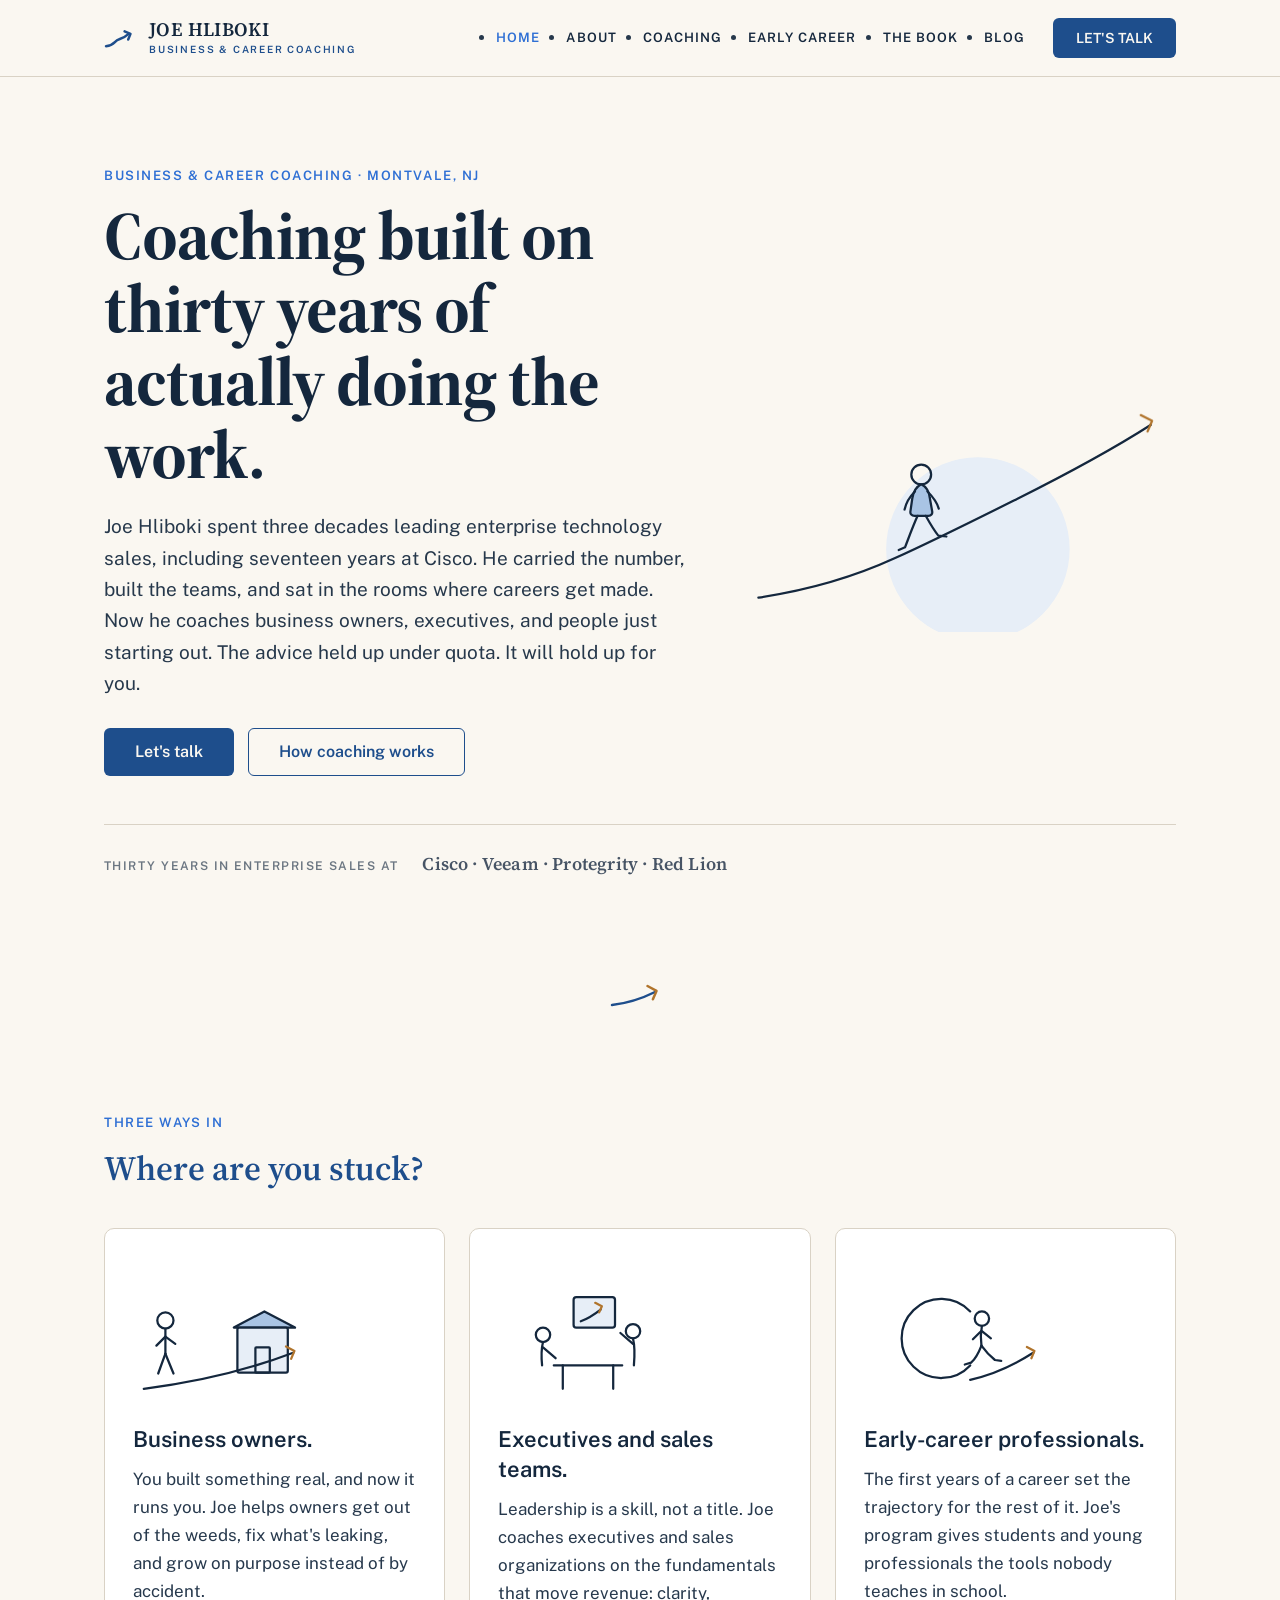
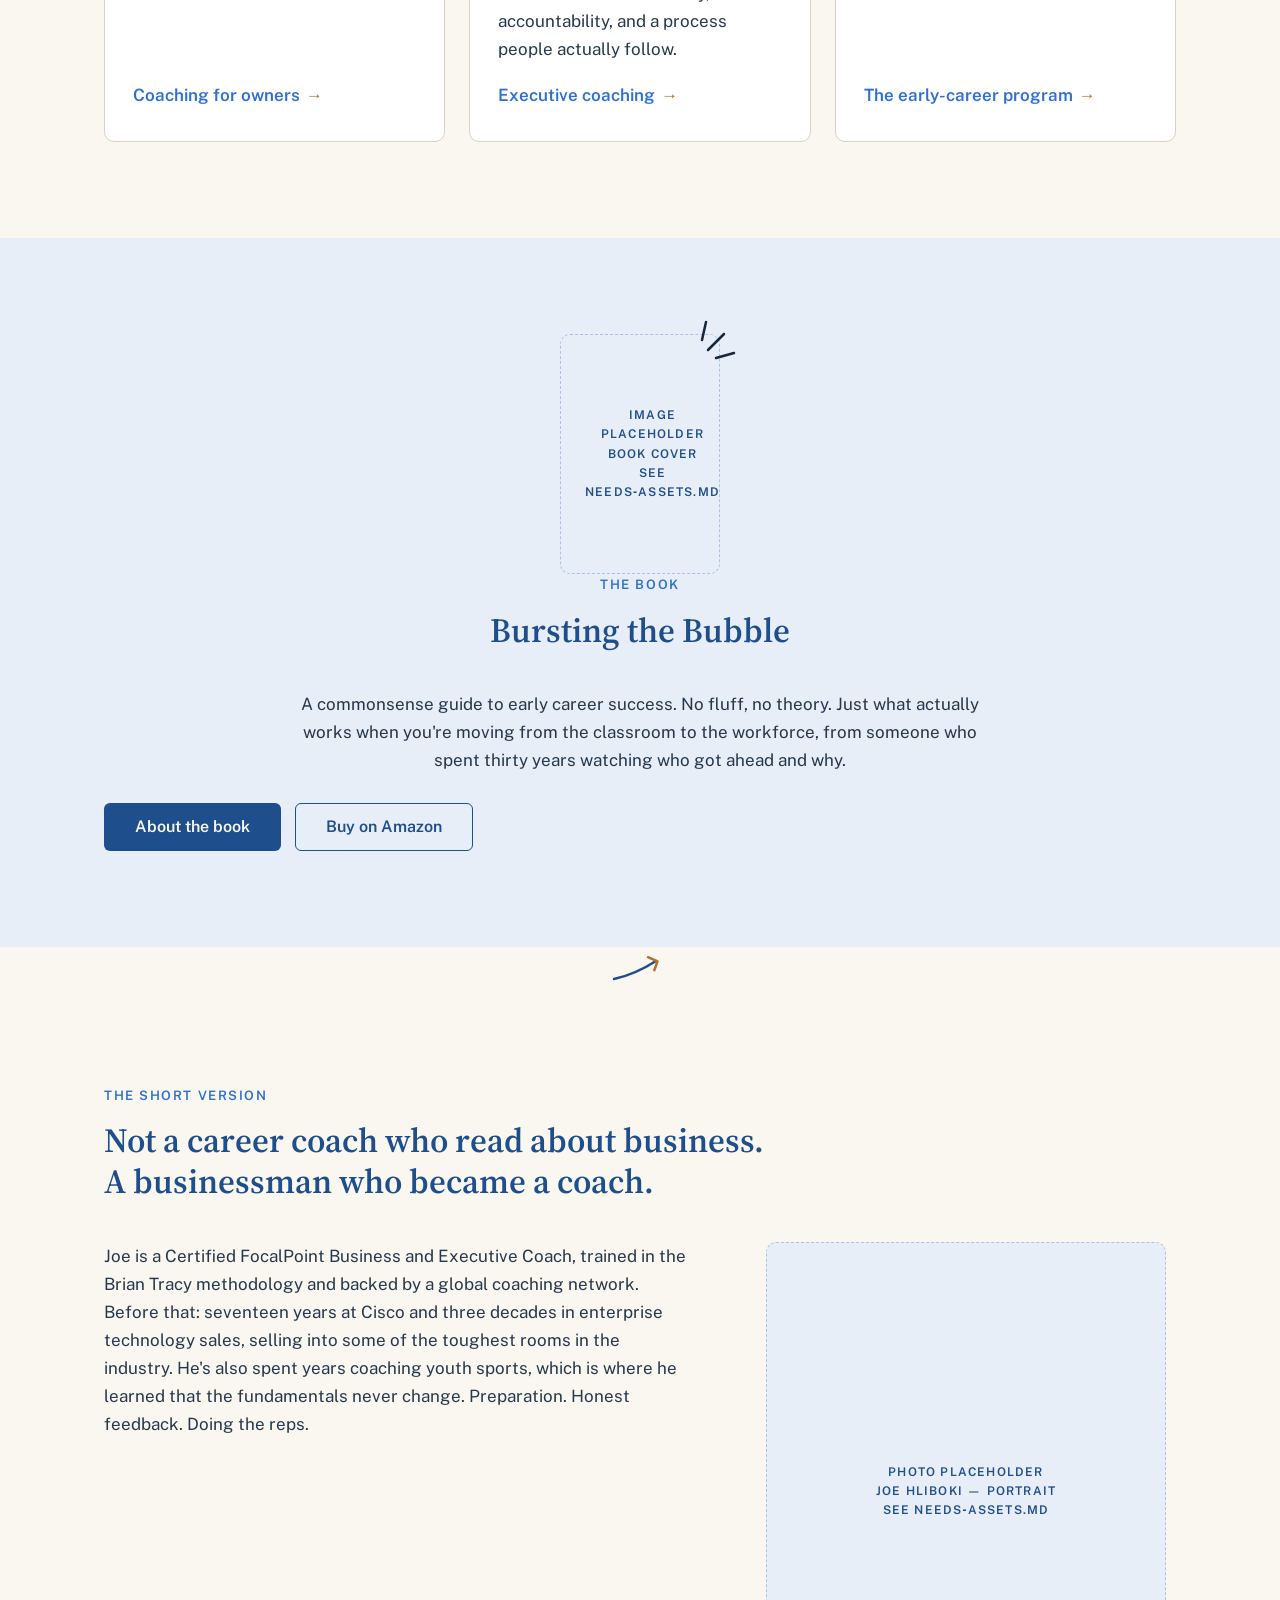
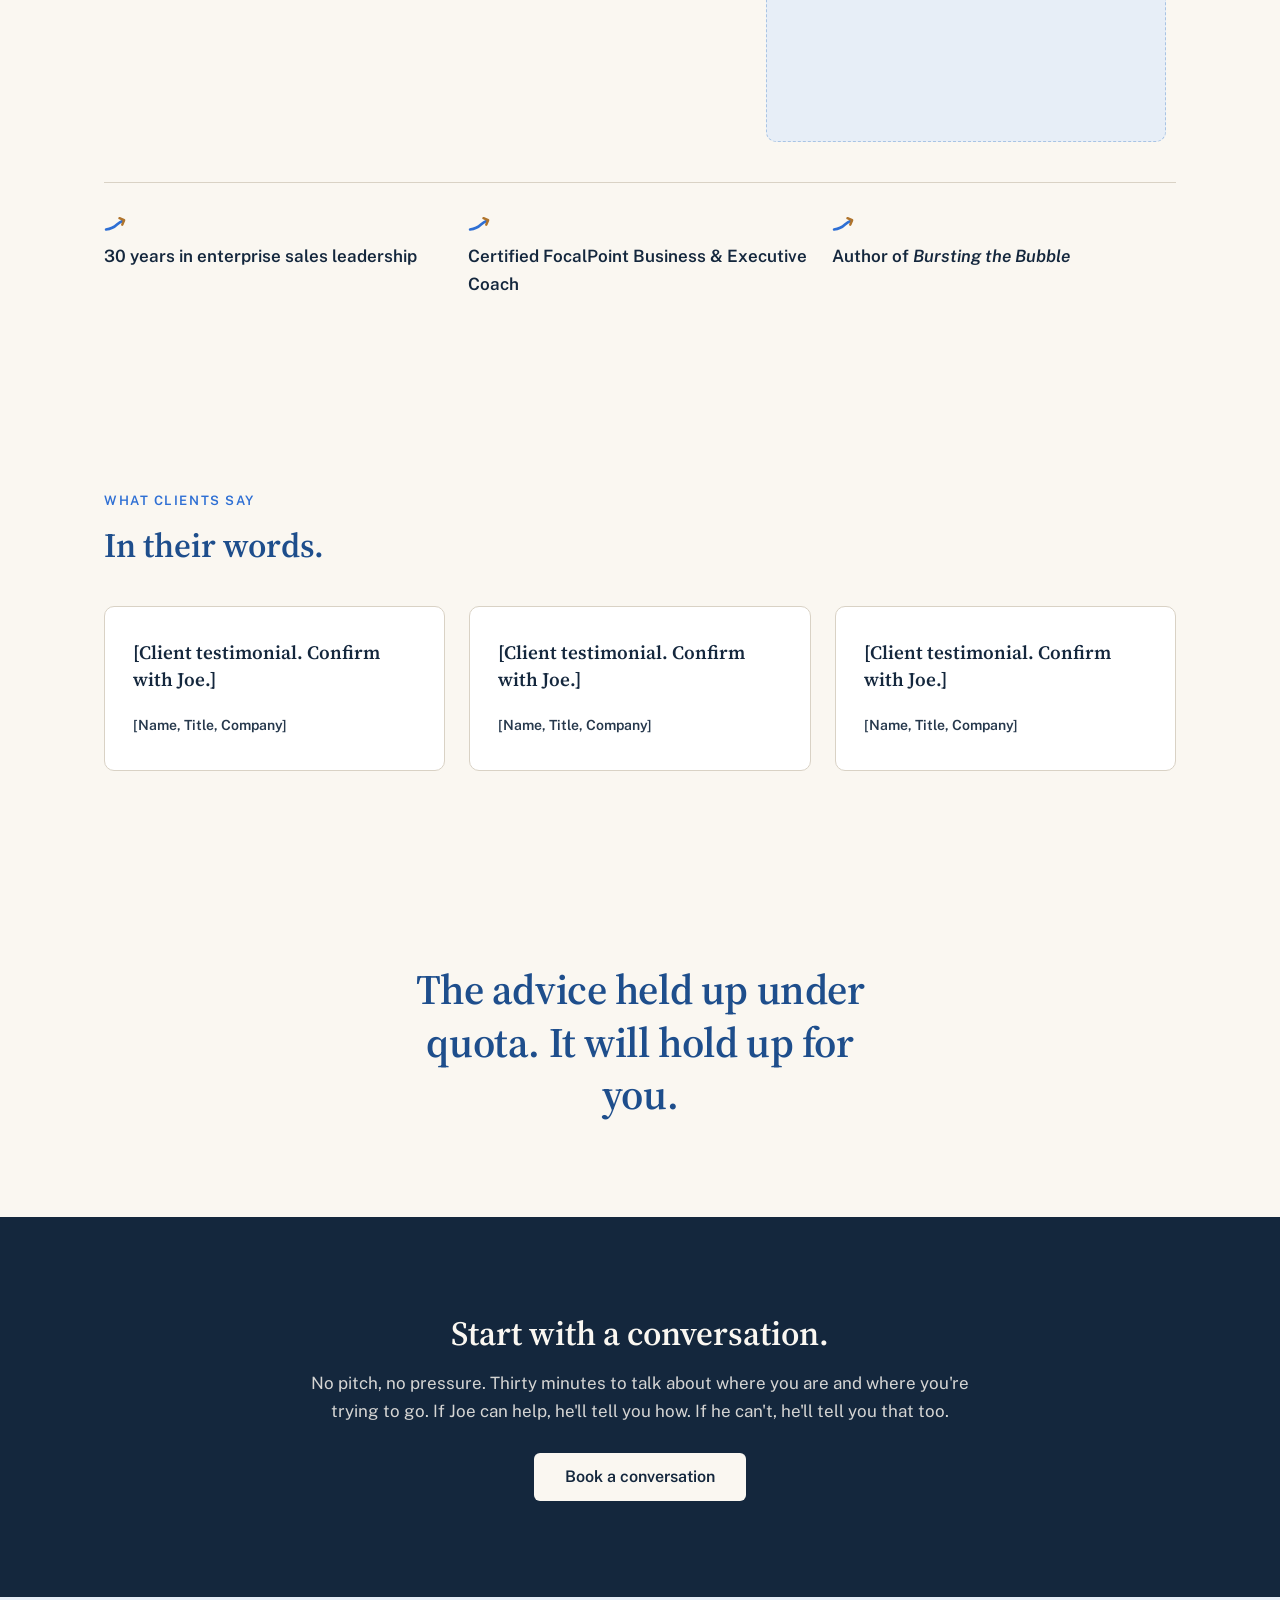
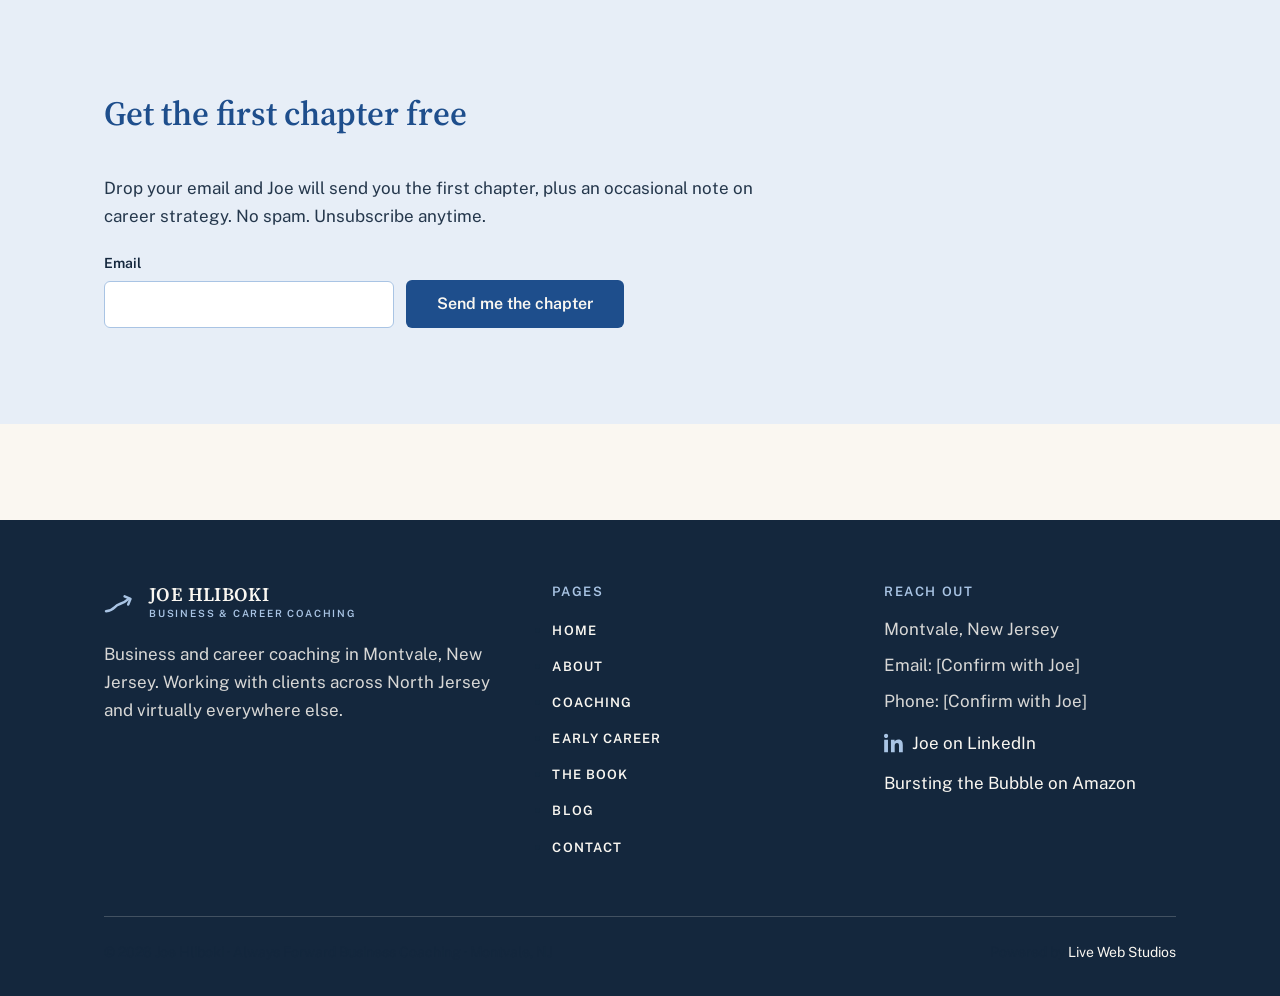
==== index.html @ 923fd943 "Initial build: Joe Hliboki coaching site with design review round applied Static site (10 pages) plu" ====
<!DOCTYPE html>
<html lang="en">
<head>
  <meta charset="UTF-8">
  <meta name="viewport" content="width=device-width, initial-scale=1">
  <title>Joe Hliboki | Business &amp; Career Coach in Montvale, NJ</title>
  <meta name="description" content="Business and career coaching from a 30-year enterprise sales leader. Joe Hliboki works with business owners, executives, and early-career professionals across North Jersey and virtually.">
  <!-- CANONICAL: confirm final domain with Joe, then update on every page before go-live -->
  <link rel="canonical" href="https://joehliboki.com">

  <!-- Open Graph -->
  <meta property="og:title" content="Joe Hliboki | Business &amp; Career Coach in Montvale, NJ">
  <meta property="og:description" content="Business and career coaching from a 30-year enterprise sales leader. Owners, executives, and early-career professionals across North Jersey and virtually.">
  <!-- CONFIRM WITH JOE: no og-image asset exists yet. Needs a 1200x630px image at images/og-image.jpg before go-live -->
  <meta property="og:image" content="https://joehliboki.com/images/og-image.jpg">
  <meta property="og:url" content="https://joehliboki.com">
  <meta property="og:type" content="website">

  <link rel="icon" type="image/svg+xml" href="data:image/svg+xml,%3Csvg xmlns='http://www.w3.org/2000/svg' viewBox='0 0 64 64'%3E%3Crect width='64' height='64' rx='14' fill='%23FAF7F1'/%3E%3Cpath d='M10 46c8-1 13-4 17-8 3.2-3.4 6.8-4.8 12-6.6 5.6-2 9.6-4.4 13-7.4' fill='none' stroke='%231E4E8C' stroke-width='5' stroke-linecap='round'/%3E%3Cpath d='M41 15.5l12 6.5-5 12' fill='none' stroke='%231E4E8C' stroke-width='5' stroke-linecap='round' stroke-linejoin='round'/%3E%3C/svg%3E">

  <link rel="preconnect" href="https://fonts.googleapis.com">
  <link rel="preconnect" href="https://fonts.gstatic.com" crossorigin>
  <link href="https://fonts.googleapis.com/css2?family=Public+Sans:wght@400;600&family=Source+Serif+4:opsz,wght@8..60,600;8..60,700&display=swap" rel="stylesheet">
  <link rel="stylesheet" href="css/style.css">

  <!-- CONFIRM WITH JOE: business email, phone, street address, and LinkedIn URL for schema -->
  <script type="application/ld+json">
  {
    "@context": "https://schema.org",
    "@graph": [
      {
        "@type": "Person",
        "@id": "https://joehliboki.com/#joe",
        "name": "Joe Hliboki",
        "jobTitle": "Business & Executive Coach",
        "description": "Business and career coach with three decades in enterprise technology sales, including seventeen years at Cisco. Author of Bursting the Bubble.",
        "url": "https://joehliboki.com",
        "alumniOf": "Fairfield University",
        "worksFor": { "@id": "https://joehliboki.com/#business" },
        "address": {
          "@type": "PostalAddress",
          "addressLocality": "Montvale",
          "addressRegion": "NJ",
          "addressCountry": "US"
        }
      },
      {
        "@type": "ProfessionalService",
        "@id": "https://joehliboki.com/#business",
        "name": "Always Forward Business Coaching",
        "url": "https://joehliboki.com",
        "telephone": "",
        "email": "",
        "founder": { "@id": "https://joehliboki.com/#joe" },
        "description": "Business and career coaching for owners, executives, sales teams, and early-career professionals, based in Montvale, New Jersey.",
        "address": {
          "@type": "PostalAddress",
          "streetAddress": "",
          "addressLocality": "Montvale",
          "addressRegion": "NJ",
          "postalCode": "07645",
          "addressCountry": "US"
        },
        "areaServed": ["Montvale", "Bergen County", "North Jersey"]
      }
    ]
  }
  </script>

  <!-- TODO: Replace GA4_PLACEHOLDER with actual G-XXXXXXXXXX before launch -->
  <script async src="https://www.googletagmanager.com/gtag/js?id=GA4_PLACEHOLDER"></script>
  <script>
    window.dataLayer = window.dataLayer || [];
    function gtag(){dataLayer.push(arguments);}
    gtag('js', new Date());
    gtag('config', 'GA4_PLACEHOLDER');
  </script>
</head>
<body>
  <a class="skip-link" href="#main">Skip to content</a>

  <header class="site-header">
    <div class="container header-inner">
      <a class="logo-link" href="index.html" aria-label="Joe Hliboki, home">
        <svg class="logo-mark" viewBox="0 0 34 22" aria-hidden="true" focusable="false">
          <path class="ml ml-line" pathLength="1" d="M2 19.2c4.1-.5 6.6-1.7 8.6-3.9 1.7-1.9 3.1-2.6 5.8-3.5 2.9-1 5.3-2.2 7.9-4.6"/>
          <path class="ml" d="M20.6 4.4l5.9 2.5-2.3 5.6"/>
        </svg>
        <span class="logo-text">
          <span class="logo-name">JOE HLIBOKI</span>
          <span class="logo-tag">BUSINESS &amp; CAREER COACHING</span>
        </span>
      </a>
      <button class="nav-toggle" aria-expanded="false" aria-controls="site-nav">Menu</button>
      <nav id="site-nav" class="site-nav" aria-label="Primary">
        <ul>
          <li><a href="index.html" aria-current="page">HOME</a></li>
          <li><a href="about.html">ABOUT</a></li>
          <li><a href="coaching.html">COACHING</a></li>
          <li><a href="early-career.html">EARLY CAREER</a></li>
          <li><a href="book.html">THE BOOK</a></li>
          <li><a href="blog/index.html">BLOG</a></li>
        </ul>
        <a class="btn btn-solid nav-cta" href="contact.html">LET'S TALK</a>
      </nav>
    </div>
  </header>

  <main id="main">

    <!-- Hero -->
    <section class="hero">
      <div class="container hero-grid">
        <div class="hero-copy">
          <span class="eyebrow">Business &amp; Career Coaching &middot; Montvale, NJ</span>
          <h1>Coaching built on thirty years of actually doing the work.</h1>
          <p class="lead">Joe Hliboki spent three decades leading enterprise technology sales, including seventeen years at Cisco. He carried the number, built the teams, and sat in the rooms where careers get made. Now he coaches business owners, executives, and people just starting out. The advice held up under quota. It will hold up for you.</p>
          <div class="btn-row">
            <a class="btn btn-solid" href="contact.html">Let's talk</a>
            <a class="btn btn-ghost" href="coaching.html">How coaching works</a>
          </div>
        </div>
        <div class="hero-illo">
          <svg class="illo" viewBox="0 0 480 360" role="img" aria-label="A figure strides up a rising path toward an arrowhead, past a low sun on the horizon.">
            <circle class="fw breathe" cx="260" cy="268" r="102"/>
            <path class="ln af-line" pathLength="1" d="M16 322 C70 314 120 300 168 278 C210 259 248 240 300 214 C352 188 402 162 452 130"/>
            <path class="ln af-arrow" d="M441 119l12.6 6.4-5 11.8"/>
            <g>
              <circle class="ln" cx="197" cy="185" r="11"/>
              <path class="ln fs" d="M197 196 C191 199 188 205 187 212 L185 226 C184.5 229 186.5 231 189.5 231 L205 231 C208 231 209.7 229 209.2 226 L206.5 211 C205.6 204 202.5 198.6 197 196 Z"/>
              <path class="ln" d="M190 204 C184 210 180 217 178.5 224"/>
              <path class="ln" d="M204 204 C210 210 214.5 216 216.5 223"/>
              <path class="ln" d="M202 231 C207 240 211 247 216 253l9 1"/>
              <path class="ln" d="M193 231 C188 242 184 253 179 266l-7 3"/>
            </g>
          </svg>
        </div>
      </div>
      <div class="container">
        <div class="proof-row reveal">
          <span class="proof-label">Thirty years in enterprise sales at</span>
          <span class="proof-names">Cisco &middot; Veeam &middot; Protegrity &middot; Red Lion</span>
        </div>
      </div>
    </section>

    <div class="divider" aria-hidden="true">
      <svg viewBox="0 0 60 26" focusable="false">
        <path class="ln d-line" pathLength="1" d="M2 23c14-1.6 27-5 43-13"/>
        <path class="ln d-arrow" d="M37.5 4l9 4.9-3.6 8.4"/>
      </svg>
    </div>

    <!-- Who Joe works with -->
    <section class="section">
      <div class="container">
        <div class="section-head reveal">
          <span class="eyebrow">Three Ways In</span>
          <h2>Where are you stuck?</h2>
        </div>
        <div class="grid-3">
          <article class="card reveal">
            <svg class="illo spot" viewBox="0 0 200 160" role="img" aria-label="A figure and a small storefront connected by a rising line.">
              <path class="ln fs" d="M112 74 L146 56 L180 74 Z"/>
              <rect class="ln fw" x="116" y="74" width="56" height="50" rx="2"/>
              <rect class="ln" x="136" y="96" width="16" height="28" rx="1"/>
              <circle class="ln" cx="36" cy="66" r="9"/>
              <path class="ln" d="M36 75v28"/>
              <path class="ln" d="M36 84l-10 10"/>
              <path class="ln" d="M36 84l11 8"/>
              <path class="ln" d="M36 103l-8 22"/>
              <path class="ln" d="M36 103l9 22"/>
              <path class="ln" d="M12 142 C60 136 120 124 178 102"/>
              <path class="ln ar" d="M170 95l9.4 4.9-3.7 8.8"/>
            </svg>
            <h3>Business owners.</h3>
            <p>You built something real, and now it runs you. Joe helps owners get out of the weeds, fix what's leaking, and grow on purpose instead of by accident.</p>
            <a class="card-link" href="coaching.html">Coaching for owners <span class="arrow" aria-hidden="true">&rarr;</span></a>
          </article>
          <article class="card reveal">
            <svg class="illo spot" viewBox="0 0 200 160" role="img" aria-label="Two figures at a table, one gesturing at a floating chart with a rising line.">
              <rect class="ln fw" x="84" y="40" width="46" height="34" rx="3"/>
              <path class="ln" d="M92 67c8-3 15-7.5 22-13"/>
              <path class="ln ar" d="M108 46.5l7.4 3.8-3 6.8"/>
              <path class="ln" d="M62 116h76"/>
              <path class="ln" d="M72 116v26"/>
              <path class="ln" d="M128 116v26"/>
              <circle class="ln" cx="50" cy="82" r="8"/>
              <path class="ln" d="M50 90c-2 8-2 16-1 26"/>
              <path class="ln" d="M50 96l14 12"/>
              <circle class="ln" cx="150" cy="78" r="8"/>
              <path class="ln" d="M150 86c2 8 2 18 1 30"/>
              <path class="ln" d="M150 92l-14-12"/>
            </svg>
            <h3>Executives and sales teams.</h3>
            <p>Leadership is a skill, not a title. Joe coaches executives and sales organizations on the fundamentals that move revenue: clarity, accountability, and a process people actually follow.</p>
            <a class="card-link" href="coaching.html">Executive coaching <span class="arrow" aria-hidden="true">&rarr;</span></a>
          </article>
          <article class="card reveal">
            <svg class="illo spot" viewBox="0 0 200 160" role="img" aria-label="A young figure steps out through a gap in a large circle onto a rising line.">
              <path class="ln" d="M118 56 A44 44 0 1 0 118 116"/>
              <circle class="ln" cx="131" cy="64" r="8"/>
              <path class="ln" d="M131 72c-1.5 8-1.5 15-.5 22"/>
              <path class="ln" d="M130 78l-9 9"/>
              <path class="ln" d="M131 78l10 8"/>
              <path class="ln" d="M130.5 94c5 7 10 12 15 16l7 1"/>
              <path class="ln" d="M130.5 94c-3.5 9-7 15-11.5 19l-7 2"/>
              <path class="ln" d="M118 132 C145 126 166 116 188 102"/>
              <path class="ln ar" d="M181 95.5l8.4 4.4-3.4 8.2"/>
            </svg>
            <h3>Early-career professionals.</h3>
            <p>The first years of a career set the trajectory for the rest of it. Joe's program gives students and young professionals the tools nobody teaches in school.</p>
            <a class="card-link" href="early-career.html">The early-career program <span class="arrow" aria-hidden="true">&rarr;</span></a>
          </article>
        </div>
      </div>
    </section>

    <!-- The book -->
    <section class="section band">
      <div class="container center">
        <div class="cover-wrap reveal">
          <!-- PLACEHOLDER: real book cover image goes here. Spec in NEEDS-ASSETS.md -->
          <div class="img-placeholder ph-cover ph-cover-small">Image placeholder<br>Book cover<br>see NEEDS&#8209;ASSETS.md</div>
          <svg class="illo burst" viewBox="0 0 52 52" aria-hidden="true" focusable="false">
            <path class="ln" d="M14 38 L30 22"/>
            <path class="ln" d="M22 46 L40 41"/>
            <path class="ln" d="M8 28 L12 10"/>
          </svg>
        </div>
        <div class="section-head reveal">
          <span class="eyebrow">The Book</span>
          <h2>Bursting the Bubble</h2>
        </div>
        <div class="prose reveal">
          <p>A commonsense guide to early career success. No fluff, no theory. Just what actually works when you're moving from the classroom to the workforce, from someone who spent thirty years watching who got ahead and why.</p>
        </div>
        <div class="btn-row reveal">
          <a class="btn btn-solid" href="book.html">About the book</a>
          <a class="btn btn-ghost" href="https://www.amazon.com/Bursting-Bubble-Commonsense-Career-Success/dp/B0GXGBN1NW" rel="noopener">Buy on Amazon</a>
        </div>
      </div>
    </section>

    <div class="divider" aria-hidden="true">
      <svg viewBox="0 0 60 26" focusable="false">
        <path class="ln d-line" pathLength="1" d="M4 24C18 21 32 15 46 6"/>
        <path class="ln d-arrow" d="M38 2.2l9.5 4.2-3.2 8.8"/>
      </svg>
    </div>

    <!-- Why Joe -->
    <section class="section">
      <div class="container">
        <div class="section-head reveal">
          <span class="eyebrow">The Short Version</span>
          <h2>Not a career coach who read about business. A businessman who became a coach.</h2>
        </div>
        <div class="split">
          <div class="prose reveal">
            <p>Joe is a Certified FocalPoint Business and Executive Coach, trained in the Brian Tracy methodology and backed by a global coaching network. Before that: seventeen years at Cisco and three decades in enterprise technology sales, selling into some of the toughest rooms in the industry. He's also spent years coaching youth sports, which is where he learned that the fundamentals never change. Preparation. Honest feedback. Doing the reps.</p>
          </div>
          <aside class="split-aside reveal">
            <!-- PLACEHOLDER: portrait of Joe goes here. Spec in NEEDS-ASSETS.md -->
            <div class="img-placeholder ph-portrait">Photo placeholder<br>Joe Hliboki &mdash; portrait<br>see NEEDS&#8209;ASSETS.md</div>
          </aside>
        </div>
        <div class="stat-row">
          <div class="stat reveal">
            <svg class="stat-mark" viewBox="0 0 26 17" aria-hidden="true" focusable="false">
              <path class="ml" d="M2 14.5c5-.6 8.4-2.4 11-5 1.9-1.9 3.6-2.9 6.5-4"/>
              <path class="ml ar" d="M15.5 3.2l4.6 2-1.8 4.4"/>
            </svg>
            30 years in enterprise sales leadership
          </div>
          <div class="stat reveal">
            <svg class="stat-mark" viewBox="0 0 26 17" aria-hidden="true" focusable="false">
              <path class="ml" d="M2 14.5c5-.6 8.4-2.4 11-5 1.9-1.9 3.6-2.9 6.5-4"/>
              <path class="ml ar" d="M15.5 3.2l4.6 2-1.8 4.4"/>
            </svg>
            Certified FocalPoint Business &amp; Executive Coach
          </div>
          <div class="stat reveal">
            <svg class="stat-mark" viewBox="0 0 26 17" aria-hidden="true" focusable="false">
              <path class="ml" d="M2 14.5c5-.6 8.4-2.4 11-5 1.9-1.9 3.6-2.9 6.5-4"/>
              <path class="ml ar" d="M15.5 3.2l4.6 2-1.8 4.4"/>
            </svg>
            Author of <em>Bursting the Bubble</em>
          </div>
        </div>
      </div>
    </section>

    <!-- Testimonials -->
    <section class="section">
      <div class="container">
        <div class="section-head reveal">
          <span class="eyebrow">What Clients Say</span>
          <h2>In their words.</h2>
        </div>
        <!-- CONFIRM WITH JOE: collect 3 testimonials -->
        <div class="grid-3">
          <article class="testimonial reveal">
            <blockquote>[Client testimonial. Confirm with Joe.]</blockquote>
            <cite>[Name, Title, Company]</cite>
          </article>
          <article class="testimonial reveal">
            <blockquote>[Client testimonial. Confirm with Joe.]</blockquote>
            <cite>[Name, Title, Company]</cite>
          </article>
          <article class="testimonial reveal">
            <blockquote>[Client testimonial. Confirm with Joe.]</blockquote>
            <cite>[Name, Title, Company]</cite>
          </article>
        </div>
      </div>
    </section>

    <!-- Pull-quote -->
    <section class="section quote-band">
      <div class="container">
        <p class="pull-quote reveal" aria-hidden="true">The advice held up under quota. It will hold up for you.</p>
      </div>
    </section>

    <!-- Final CTA -->
    <section class="section band-ink cta-band">
      <div class="container">
        <h2 class="reveal">Start with a conversation.</h2>
        <div class="prose reveal">
          <p>No pitch, no pressure. Thirty minutes to talk about where you are and where you're trying to go. If Joe can help, he'll tell you how. If he can't, he'll tell you that too.</p>
        </div>
        <div class="btn-row reveal">
          <a class="btn btn-solid" href="contact.html">Book a conversation</a>
        </div>
      </div>
    </section>

    <!-- First chapter capture (shared component from book.html) -->
    <section class="section band">
      <div class="container">
        <div class="section-head reveal">
          <h2>Get the first chapter free</h2>
        </div>
        <div class="prose reveal">
          <p>Drop your email and Joe will send you the first chapter, plus an occasional note on career strategy. No spam. Unsubscribe anytime.</p>
        </div>
        <!-- CONFIRM WITH JOE: chapter PDF and email delivery method -->
        <!-- TODO: Replace PLACEHOLDER with the real Formspree form ID before launch -->
        <form class="inline-form reveal" action="https://formspree.io/f/PLACEHOLDER" method="POST">
          <div class="field">
            <label for="chapter-email">Email</label>
            <input type="email" id="chapter-email" name="email" required autocomplete="email">
          </div>
          <input type="text" name="_gotcha" class="gotcha" tabindex="-1" aria-hidden="true">
          <button type="submit" class="btn btn-solid">Send me the chapter</button>
        </form>
      </div>
    </section>

  </main>

  <footer class="site-footer">
    <div class="container">
      <div class="footer-grid">
        <div>
          <a class="logo-link" href="index.html" aria-label="Joe Hliboki, home">
            <svg class="logo-mark" viewBox="0 0 34 22" aria-hidden="true" focusable="false">
              <path class="ml" d="M2 19.2c4.1-.5 6.6-1.7 8.6-3.9 1.7-1.9 3.1-2.6 5.8-3.5 2.9-1 5.3-2.2 7.9-4.6"/>
              <path class="ml" d="M20.6 4.4l5.9 2.5-2.3 5.6"/>
            </svg>
            <span class="logo-text">
              <span class="logo-name">JOE HLIBOKI</span>
              <span class="logo-tag">BUSINESS &amp; CAREER COACHING</span>
            </span>
          </a>
          <p class="footer-desc">Business and career coaching in Montvale, New Jersey. Working with clients across North Jersey and virtually everywhere else.</p>
        </div>
        <nav aria-label="Footer">
          <h2 class="footer-head">Pages</h2>
          <ul>
            <li><a href="index.html">HOME</a></li>
            <li><a href="about.html">ABOUT</a></li>
            <li><a href="coaching.html">COACHING</a></li>
            <li><a href="early-career.html">EARLY CAREER</a></li>
            <li><a href="book.html">THE BOOK</a></li>
            <li><a href="blog/index.html">BLOG</a></li>
            <li><a href="contact.html">CONTACT</a></li>
          </ul>
        </nav>
        <div>
          <h2 class="footer-head">Reach Out</h2>
          <ul class="footer-contact">
            <li>Montvale, New Jersey</li>
            <!-- CONFIRM WITH JOE: business email and phone -->
            <li>Email: [Confirm with Joe]</li>
            <li>Phone: [Confirm with Joe]</li>
            <li>
              <!-- CONFIRM WITH JOE: LinkedIn profile URL -->
              <a class="social-link" href="#" rel="noopener">
                <svg viewBox="0 0 24 24" aria-hidden="true" focusable="false"><path d="M4.98 3.5C4.98 4.88 3.87 6 2.5 6S0 4.88 0 3.5 1.12 1 2.5 1s2.48 1.12 2.48 2.5zM.22 8.1h4.56V23H.22V8.1zM8.34 8.1h4.37v2.03h.06c.61-1.15 2.1-2.37 4.32-2.37 4.62 0 5.47 3.04 5.47 6.99V23h-4.56v-7.21c0-1.72-.03-3.93-2.4-3.93-2.4 0-2.77 1.87-2.77 3.8V23H8.34V8.1z"/></svg>
                Joe on LinkedIn
              </a>
            </li>
            <li><a href="https://www.amazon.com/Bursting-Bubble-Commonsense-Career-Success/dp/B0GXGBN1NW" rel="noopener">Bursting the Bubble on Amazon</a></li>
          </ul>
        </div>
      </div>
      <div class="footer-bottom">
        <p>&copy; 2026 Joe Hliboki &middot; Always Forward Business Coaching &middot; Montvale, NJ</p>
        <p>Powered by <a href="https://livewebstudios.com" target="_blank" rel="noopener">Live Web Studios</a></p>
      </div>
    </div>
  </footer>

  <script src="js/main.js"></script>
</body>
</html>
---- css/style.css ----
/* ============================================================
   JOE HLIBOKI - Business & Career Coaching
   Design system: warm paper, navy ink, hand-drawn line work.
   Built by Live Web Studios - livewebstudios.com
   ============================================================ */

/* ---------- Tokens ---------- */
:root {
  --cream:       #FAF7F1;  /* page background */
  --paper:       #FFFFFF;  /* cards, form fields */
  --ink:         #14273D;  /* body text, illustration strokes, footer bg */
  --blue:        #1E4E8C;  /* primary: buttons, H1/H2, logo */
  --blue-bright: #2E6FD4;  /* links, hover states, small accents */
  --blue-wash:   #E7EEF7;  /* tinted section bands, illustration fills */
  --sky:         #A9C4E4;  /* secondary illustration fill, subtle borders */
  --line:        #D9D2C5;  /* hairline dividers on cream */
  --brass:       #B0742C;  /* warm accent: arrowhead moments ONLY */

  --font-display: "Source Serif 4", Georgia, "Times New Roman", serif;
  --font-body: "Public Sans", -apple-system, "Segoe UI", Helvetica, Arial, sans-serif;

  --body-ink: color-mix(in srgb, var(--ink) 92%, transparent);
  --btn-hover: color-mix(in srgb, var(--blue) 62%, var(--ink));
  --shadow-soft: 0 10px 24px color-mix(in srgb, var(--ink) 8%, transparent);
}

/* ---------- Reset ---------- */
*,
*::before,
*::after {
  box-sizing: border-box;
  margin: 0;
  padding: 0;
}

html {
  -webkit-text-size-adjust: 100%;
}

body {
  background: var(--cream);
  color: var(--ink);
  font-family: var(--font-body);
  font-size: 16px;
  font-weight: 400;
  line-height: 1.65;
}

img,
svg {
  max-width: 100%;
  display: block;
}

ul[class],
ol[class] {
  list-style: none;
}

/* ---------- Typography ---------- */
h1,
.h1 {
  font-family: var(--font-display);
  font-weight: 700;
  font-size: 36px;
  line-height: 1.07;
  color: var(--ink);
  letter-spacing: -0.015em;
}

h2,
.h2 {
  font-family: var(--font-display);
  font-weight: 600;
  font-size: 27px;
  line-height: 1.2;
  color: var(--blue);
}

h3,
.h3 {
  font-family: var(--font-body);
  font-weight: 600;
  font-size: 19px;
  line-height: 1.35;
  color: var(--ink);
}

p,
li {
  color: var(--body-ink);
}

.lead {
  font-size: 18px;
}

.eyebrow {
  display: block;
  font-family: var(--font-body);
  font-weight: 600;
  font-size: 13px;
  letter-spacing: 0.12em;
  text-transform: uppercase;
  color: var(--blue-bright);
  margin-bottom: 14px;
}

.subhead {
  font-family: var(--font-display);
  font-weight: 600;
  font-size: 21px;
  line-height: 1.3;
  color: var(--blue);
}

blockquote {
  font-family: var(--font-display);
  font-weight: 600;
  font-size: 19px;
  line-height: 1.45;
  color: var(--ink);
}

/* Oversized editorial pull-quote. Always a repeat of a sentence
   already on the page, so instances carry aria-hidden="true". */
.pull-quote {
  font-family: var(--font-display);
  font-weight: 600;
  font-size: 26px;
  line-height: 1.25;
  letter-spacing: -0.01em;
  color: var(--blue);
}

.quote-band {
  text-align: center;
}

.quote-band .pull-quote {
  font-size: 30px;
  max-width: 24ch;
  margin: 0 auto;
}

.prose {
  max-width: 68ch;
}

.prose p,
.prose ul,
.prose ol {
  margin-bottom: 1.25em;
}

.prose h2 {
  margin-top: 1.6em;
  margin-bottom: 0.6em;
}

.prose h3 {
  margin-top: 1.4em;
  margin-bottom: 0.5em;
}

.prose ul {
  padding-left: 1.2em;
}

.prose li {
  margin-bottom: 0.5em;
}

/* ---------- Links ---------- */
a {
  color: var(--blue-bright);
  text-decoration: none;
}

a:hover {
  color: var(--blue);
  text-decoration: underline;
  text-underline-offset: 3px;
}

/* ---------- Buttons ---------- */
.btn {
  display: inline-block;
  font-family: var(--font-body);
  font-weight: 600;
  font-size: 16px;
  line-height: 1;
  padding: 15px 30px;
  border-radius: 6px;
  border: 1.5px solid transparent;
  cursor: pointer;
  text-align: center;
}

.btn:hover {
  text-decoration: none;
}

.btn-solid {
  background: var(--blue);
  color: var(--cream);
}

.btn-solid:hover,
.btn-solid:focus-visible {
  background: var(--btn-hover);
  color: var(--cream);
}

.btn-ghost {
  background: transparent;
  border-color: var(--blue);
  color: var(--blue);
}

.btn-ghost:hover,
.btn-ghost:focus-visible {
  background: var(--blue-wash);
  color: var(--blue);
}

.btn-row {
  display: flex;
  flex-wrap: wrap;
  gap: 14px;
  margin-top: 28px;
}

/* ---------- Focus ---------- */
:focus-visible {
  outline: 2px solid var(--blue-bright);
  outline-offset: 2px;
}

.skip-link {
  position: absolute;
  left: -9999px;
  top: 0;
  background: var(--blue);
  color: var(--cream);
  padding: 10px 18px;
  border-radius: 0 0 6px 0;
  z-index: 100;
}

.skip-link:focus {
  left: 0;
}

/* ---------- Layout ---------- */
.container {
  max-width: 1120px;
  margin: 0 auto;
  padding-left: 24px;
  padding-right: 24px;
}

.section {
  padding: 64px 0;
}

.band {
  background: var(--blue-wash);
}

.section-head {
  max-width: 68ch;
  margin-bottom: 40px;
}

.center {
  text-align: center;
}

.center .section-head,
.center .prose {
  margin-left: auto;
  margin-right: auto;
}

/* Two-column editorial split: prose left, aside (pull-quote,
   portrait, spot illo) right. Stacks on mobile. */
.split {
  display: grid;
  gap: 32px;
}

@media (min-width: 900px) {
  .split {
    grid-template-columns: minmax(0, 1.05fr) minmax(0, 0.75fr);
    gap: 64px;
  }

  .split-aside {
    align-self: center;
  }
}

/* Dark full-bleed peak section: one per page, max */
.band-ink {
  background: var(--ink);
}

.band-ink h2,
.band-ink .h2 {
  color: var(--cream);
}

.band-ink .eyebrow {
  color: var(--sky);
}

.band-ink p,
.band-ink li {
  color: color-mix(in srgb, var(--cream) 84%, transparent);
}

.band-ink .pull-quote {
  color: var(--sky);
}

.band-ink .btn-solid {
  background: var(--cream);
  color: var(--ink);
}

.band-ink .btn-solid:hover,
.band-ink .btn-solid:focus-visible {
  background: var(--sky);
  color: var(--ink);
}

.band-ink .btn-ghost {
  border-color: var(--sky);
  color: var(--cream);
}

.band-ink .btn-ghost:hover,
.band-ink .btn-ghost:focus-visible {
  background: color-mix(in srgb, var(--sky) 18%, transparent);
  color: var(--cream);
}

.band-ink .illo .ln {
  stroke: var(--cream);
}

/* Labeled placeholder frames for pending photo assets.
   Specs live in NEEDS-ASSETS.md. */
.img-placeholder {
  display: grid;
  place-items: center;
  background: var(--blue-wash);
  border: 1.5px dashed var(--sky);
  border-radius: 10px;
  padding: 24px;
  text-align: center;
  font-family: var(--font-body);
  font-weight: 600;
  font-size: 12px;
  letter-spacing: 0.1em;
  text-transform: uppercase;
  line-height: 1.6;
  color: var(--blue);
}

.ph-portrait {
  aspect-ratio: 4 / 5;
  width: 100%;
  max-width: 400px;
  margin: 0 auto;
}

.ph-cover {
  aspect-ratio: 2 / 3;
  width: 100%;
  max-width: 280px;
  margin: 0 auto;
}

.ph-cover-small {
  width: 160px;
  max-width: 100%;
}

/* Book cover placeholder keeps the popped-bubble burst accent */
.cover-wrap {
  position: relative;
  width: fit-content;
  max-width: 100%;
  margin: 0 auto;
}

.cover-wrap .img-placeholder {
  margin: 0;
}

.cover-wrap .burst {
  position: absolute;
  top: -22px;
  right: -26px;
  width: 52px;
  height: 52px;
}

/* Proof strip: employers already named in the body copy */
.proof-row {
  margin-top: 48px;
  padding-top: 24px;
  border-top: 1px solid var(--line);
  display: flex;
  flex-wrap: wrap;
  align-items: baseline;
  gap: 8px 24px;
}

.proof-label {
  font-family: var(--font-body);
  font-weight: 600;
  font-size: 12px;
  letter-spacing: 0.12em;
  text-transform: uppercase;
  color: color-mix(in srgb, var(--ink) 62%, transparent);
}

.proof-names {
  font-family: var(--font-display);
  font-weight: 600;
  font-size: 18px;
  letter-spacing: 0.01em;
  color: color-mix(in srgb, var(--ink) 78%, transparent);
}

/* ---------- Header ---------- */
.site-header {
  position: sticky;
  top: 0;
  z-index: 50;
  background: var(--cream);
  border-bottom: 1px solid var(--line);
}

.header-inner {
  display: flex;
  align-items: center;
  justify-content: space-between;
  gap: 24px;
  min-height: 76px;
  position: relative;
}

.logo-link {
  display: flex;
  align-items: center;
  gap: 11px;
  color: var(--ink);
  flex-shrink: 0;
}

.logo-link:hover {
  text-decoration: none;
  color: var(--ink);
}

.logo-mark {
  width: 34px;
  height: 22px;
  flex-shrink: 0;
}

.logo-mark .ml {
  fill: none;
  stroke: var(--blue);
  stroke-width: 2.5;
  stroke-linecap: round;
  stroke-linejoin: round;
}

.logo-name {
  display: block;
  font-family: var(--font-display);
  font-weight: 600;
  font-size: 19px;
  letter-spacing: 0.02em;
  line-height: 1.15;
  color: var(--ink);
}

.logo-tag {
  display: block;
  font-family: var(--font-body);
  font-weight: 600;
  font-size: 10px;
  letter-spacing: 0.18em;
  text-transform: uppercase;
  color: var(--blue);
}

/* Nav */
.nav-toggle {
  display: inline-block;
  background: transparent;
  border: 1.5px solid var(--blue);
  border-radius: 6px;
  color: var(--blue);
  font-family: var(--font-body);
  font-weight: 600;
  font-size: 13px;
  letter-spacing: 0.08em;
  text-transform: uppercase;
  padding: 9px 14px;
  cursor: pointer;
}

.site-nav {
  display: none;
  position: absolute;
  top: 100%;
  left: -24px;
  right: -24px;
  background: var(--cream);
  border-bottom: 1px solid var(--line);
  padding: 12px 24px 24px;
}

.nav-open .site-nav {
  display: block;
}

.site-nav ul {
  display: flex;
  flex-direction: column;
  gap: 4px;
}

.site-nav ul a {
  display: block;
  padding: 10px 2px;
  font-family: var(--font-body);
  font-weight: 600;
  font-size: 13px;
  letter-spacing: 0.08em;
  text-transform: uppercase;
  color: var(--ink);
}

.site-nav ul a:hover {
  color: var(--blue-bright);
  text-decoration: none;
}

.site-nav ul a[aria-current="page"] {
  color: var(--blue-bright);
}

.nav-cta {
  margin-top: 14px;
  font-size: 14px;
  padding: 12px 22px;
}

@media (min-width: 900px) {
  .nav-toggle {
    display: none;
  }

  .site-nav {
    display: flex;
    align-items: center;
    gap: 28px;
    position: static;
    background: transparent;
    border: 0;
    padding: 0;
  }

  .site-nav ul {
    flex-direction: row;
    gap: 26px;
  }

  .site-nav ul a {
    padding: 6px 0;
  }

  .nav-cta {
    margin-top: 0;
  }
}

/* ---------- Hero ---------- */
.hero {
  padding: 56px 0 64px;
}

.hero-grid {
  display: grid;
  gap: 40px;
  align-items: center;
}

.hero-illo {
  order: -1;
  max-width: 480px;
  margin: 0 auto;
  width: 100%;
}

.hero-copy .lead {
  margin-top: 20px;
}

@media (min-width: 900px) {
  .hero {
    padding: 88px 0 96px;
  }

  .hero-grid {
    grid-template-columns: 1.15fr 0.85fr;
    gap: 56px;
  }

  .hero-illo {
    order: 0;
    margin: 0;
  }
}

/* ---------- Illustrations ---------- */
.illo {
  width: 100%;
  height: auto;
}

.illo .ln {
  fill: none;
  stroke: var(--ink);
  stroke-width: 2.5;
  stroke-linecap: round;
  stroke-linejoin: round;
}

.illo .fw {
  fill: var(--blue-wash);
}

.illo .fs {
  fill: var(--sky);
}

.illo .fp {
  fill: var(--paper);
}

.spot {
  width: 180px;
  max-width: 100%;
  margin-bottom: 20px;
}

.illo-small {
  max-width: 240px;
  margin: 0 auto;
}

/* ---------- Divider glyph ---------- */
.divider {
  display: flex;
  justify-content: center;
  padding: 8px 0;
}

.divider svg {
  width: 60px;
  height: 26px;
  overflow: visible;
}

.divider .ln {
  fill: none;
  stroke: var(--blue);
  stroke-width: 2.5;
  stroke-linecap: round;
  stroke-linejoin: round;
}

/* ---------- Cards & grids ---------- */
.grid-3 {
  display: grid;
  gap: 24px;
}

@media (min-width: 720px) {
  .grid-3 {
    grid-template-columns: repeat(3, 1fr);
  }
}

.card {
  background: var(--paper);
  border: 1px solid var(--line);
  border-radius: 10px;
  padding: 32px 28px;
  display: flex;
  flex-direction: column;
}

.card h3 {
  margin-bottom: 10px;
}

.card p {
  margin-bottom: 18px;
}

.card-link {
  margin-top: auto;
  font-weight: 600;
  display: inline-flex;
  align-items: center;
  gap: 6px;
}

.card-link .arrow {
  display: inline-block;
}

/* Stats */
.stat-row {
  display: grid;
  gap: 20px;
  margin-top: 40px;
  border-top: 1px solid var(--line);
  padding-top: 32px;
}

@media (min-width: 720px) {
  .stat-row {
    grid-template-columns: repeat(3, 1fr);
  }
}

.stat {
  font-family: var(--font-body);
  font-weight: 600;
  color: var(--ink);
}

.stat .stat-mark {
  width: 26px;
  height: 17px;
  margin-bottom: 10px;
}

.stat .stat-mark .ml {
  fill: none;
  stroke: var(--blue-bright);
  stroke-width: 2.5;
  stroke-linecap: round;
  stroke-linejoin: round;
}

/* Testimonials */
.testimonial {
  background: var(--paper);
  border: 1px solid var(--line);
  border-radius: 10px;
  padding: 32px 28px;
}

.testimonial blockquote {
  margin-bottom: 16px;
}

.testimonial cite {
  font-style: normal;
  font-size: 14px;
  font-weight: 600;
  color: var(--body-ink);
}

/* CTA band */
.cta-band {
  text-align: center;
}

.cta-band .prose {
  margin: 16px auto 0;
}

.cta-band .btn-row {
  justify-content: center;
}

/* Book page */
.book-cta {
  margin: 32px 0;
}

/* ---------- Blog ---------- */
.post-grid {
  display: grid;
  gap: 24px;
  margin-top: 40px;
}

@media (min-width: 720px) {
  .post-grid {
    grid-template-columns: repeat(3, 1fr);
  }
}

.post-card {
  background: var(--paper);
  border: 1px solid var(--line);
  border-radius: 10px;
  padding: 28px;
  display: flex;
  flex-direction: column;
}

.post-card .spot {
  width: 150px;
}

.post-card h2,
.post-card h3 {
  font-family: var(--font-display);
  font-weight: 600;
  font-size: 21px;
  line-height: 1.25;
  color: var(--blue);
  margin-bottom: 10px;
}

.post-card time {
  font-size: 13px;
  font-weight: 600;
  letter-spacing: 0.06em;
  text-transform: uppercase;
  color: var(--body-ink);
  margin-bottom: 14px;
  display: block;
}

.post-meta {
  font-size: 14px;
  font-weight: 600;
  color: var(--body-ink);
  margin: 14px 0 36px;
}

.post-body {
  max-width: 68ch;
}

/* ---------- Forms ---------- */
.form-grid {
  display: grid;
  gap: 40px;
}

@media (min-width: 900px) {
  .form-grid {
    grid-template-columns: 1.2fr 0.8fr;
    gap: 64px;
  }
}

.field {
  margin-bottom: 22px;
}

.field label {
  display: block;
  font-family: var(--font-body);
  font-weight: 600;
  font-size: 14px;
  margin-bottom: 6px;
  color: var(--ink);
}

.field input,
.field textarea {
  width: 100%;
  background: var(--paper);
  border: 1px solid var(--sky);
  border-radius: 6px;
  padding: 13px 14px;
  font-family: var(--font-body);
  font-size: 16px;
  color: var(--ink);
}

.field textarea {
  min-height: 160px;
  resize: vertical;
}

.field input:focus-visible,
.field textarea:focus-visible {
  outline: 2px solid var(--blue-bright);
  outline-offset: 1px;
  border-color: var(--blue-bright);
}

.gotcha {
  display: none;
}

.inline-form {
  display: flex;
  flex-wrap: wrap;
  gap: 12px;
  align-items: flex-end;
  max-width: 520px;
}

.inline-form .field {
  flex: 1 1 260px;
  margin-bottom: 0;
}

/* Contact sidebar */
.info-block {
  background: var(--paper);
  border: 1px solid var(--line);
  border-radius: 10px;
  padding: 32px 28px;
  align-self: start;
}

.info-block h2 {
  font-size: 21px;
  margin-bottom: 14px;
}

.info-block ul li {
  margin-bottom: 10px;
}

.info-block .social-link svg {
  width: 18px;
  height: 18px;
  fill: var(--blue-bright);
}

/* ---------- Footer ---------- */
.site-footer {
  background: var(--ink);
  color: var(--cream);
  padding: 64px 0 32px;
  margin-top: 64px;
}

.site-footer .logo-mark .ml {
  stroke: var(--sky);
}

.site-footer .logo-name {
  color: var(--cream);
}

.site-footer .logo-tag {
  color: var(--sky);
}

.footer-grid {
  display: grid;
  gap: 40px;
  margin-bottom: 48px;
}

@media (min-width: 720px) {
  .footer-grid {
    grid-template-columns: 1.4fr 1fr 1fr;
  }
}

.footer-desc {
  margin-top: 18px;
  max-width: 40ch;
  color: color-mix(in srgb, var(--cream) 85%, transparent);
}

.footer-head {
  font-family: var(--font-body);
  font-weight: 600;
  font-size: 13px;
  letter-spacing: 0.12em;
  text-transform: uppercase;
  color: var(--sky);
  margin-bottom: 16px;
}

.site-footer nav ul li {
  margin-bottom: 8px;
}

.site-footer a {
  color: var(--cream);
}

.site-footer a:hover {
  color: var(--sky);
}

.site-footer nav ul a {
  font-family: var(--font-body);
  font-weight: 600;
  font-size: 13px;
  letter-spacing: 0.08em;
  text-transform: uppercase;
}

.footer-contact li {
  margin-bottom: 8px;
  color: color-mix(in srgb, var(--cream) 85%, transparent);
}

.social-link {
  display: inline-flex;
  align-items: center;
  gap: 8px;
  margin-top: 6px;
}

.social-link svg {
  width: 20px;
  height: 20px;
  fill: var(--sky);
}

.footer-bottom {
  border-top: 1px solid color-mix(in srgb, var(--cream) 20%, transparent);
  padding-top: 24px;
  display: flex;
  flex-wrap: wrap;
  gap: 12px;
  justify-content: space-between;
  font-size: 14px;
  color: color-mix(in srgb, var(--cream) 75%, transparent);
}

/* ============================================================
   MOTION - everything moves forward.
   All motion lives inside this media query. With reduced
   motion set, the site is instantly visible and static.
   ============================================================ */
@media (prefers-reduced-motion: no-preference) {

  /* --- The line draws itself --- */
  @keyframes af-draw {
    to {
      stroke-dashoffset: 0;
    }
  }

  @keyframes af-fade {
    to {
      opacity: 1;
    }
  }

  /* Hero line: draws on page load. The one load animation. */
  .af-line {
    stroke-dasharray: 1;
    stroke-dashoffset: 1;
    animation: af-draw 1.2s ease-out 0.3s forwards;
  }

  .af-arrow {
    opacity: 0;
    animation: af-fade 0.25s ease-out 1.5s forwards;
  }

  /* Section divider glyph: draws on scroll into view.
     Hidden states are gated on .js so content stays visible
     when scripts never run. */
  .js .divider .d-line {
    stroke-dasharray: 1;
    stroke-dashoffset: 1;
    transition: stroke-dashoffset 0.6s ease-out;
  }

  .js .divider .d-arrow {
    opacity: 0;
    transition: opacity 0.25s ease-out 0.55s;
  }

  .divider.visible .d-line {
    stroke-dashoffset: 0;
  }

  .divider.visible .d-arrow {
    opacity: 1;
  }

  /* Logo mark: static, except a single redraw on header logo hover */
  @keyframes logo-redraw {
    from {
      stroke-dashoffset: 1;
    }
    to {
      stroke-dashoffset: 0;
    }
  }

  .logo-link .logo-mark .ml-line {
    stroke-dasharray: 1;
    stroke-dashoffset: 0;
  }

  .logo-link:hover .logo-mark .ml-line {
    animation: logo-redraw 0.5s ease-out;
  }

  /* --- Scroll reveals: up and slightly rightward. Forward, always. --- */
  .js .reveal {
    opacity: 0;
    transform: translate(-8px, 16px);
    transition:
      opacity 0.55s ease-out,
      transform 0.55s ease-out;
    transition-delay: calc(var(--stagger, 0) * 90ms);
  }

  .reveal.visible {
    opacity: 1;
    transform: translate(0, 0);
  }

  /* Stagger siblings in grids: max 3 per group */
  .grid-3 > .reveal:nth-child(2),
  .post-grid > .reveal:nth-child(2) {
    --stagger: 1;
  }

  .grid-3 > .reveal:nth-child(3),
  .post-grid > .reveal:nth-child(3) {
    --stagger: 2;
  }

  /* --- Hover micro-interactions --- */
  .card,
  .post-card,
  .testimonial {
    transition:
      transform 0.2s ease-out,
      box-shadow 0.2s ease-out;
  }

  .card:hover,
  .post-card:hover,
  .testimonial:hover {
    transform: translateY(-3px);
    box-shadow: var(--shadow-soft);
  }

  .card-link .arrow {
    transition: transform 0.2s ease-out;
  }

  .card:hover .card-link .arrow,
  .post-card:hover .card-link .arrow {
    transform: translateX(4px);
  }

  .post-card .spot {
    transition: transform 0.3s ease-out;
  }

  .post-card:hover .spot {
    transform: translateX(4px);
  }

  .btn {
    transition:
      background-color 0.2s ease-out,
      transform 0.2s ease-out;
  }

  .btn:hover {
    transform: translateX(1px);
  }

  /* Text links: underline slides in from the left */
  .prose a:not(.btn),
  .post-body a:not(.btn) {
    text-decoration: none;
    background-image: linear-gradient(currentColor, currentColor);
    background-repeat: no-repeat;
    background-position: left bottom;
    background-size: 0% 1.5px;
    transition: background-size 0.25s ease-out;
    padding-bottom: 1px;
  }

  .prose a:not(.btn):hover,
  .post-body a:not(.btn):hover {
    text-decoration: none;
    background-size: 100% 1.5px;
  }

  /* Mobile nav: clean slide-down */
  @keyframes nav-in {
    from {
      opacity: 0;
      transform: translateY(-8px);
    }
    to {
      opacity: 1;
      transform: translateY(0);
    }
  }

  @media (max-width: 899px) {
    .nav-open .site-nav {
      animation: nav-in 0.25s ease-out;
    }
  }

  /* --- Ambient: the hero circle breathes. Home page only. --- */
  @keyframes breathe {
    from {
      transform: translateY(0);
    }
    to {
      transform: translateY(-6px);
    }
  }

  .breathe {
    animation: breathe 9s ease-in-out infinite alternate;
  }
}

/* ---------- Desktop type scale ---------- */
@media (min-width: 900px) {
  body {
    font-size: 17px;
  }

  h1,
  .h1 {
    font-size: 68px;
  }

  h2,
  .h2 {
    font-size: 34px;
  }

  .pull-quote {
    font-size: 32px;
  }

  .quote-band .pull-quote {
    font-size: 42px;
  }

  h3,
  .h3 {
    font-size: 22px;
  }

  .lead {
    font-size: 19px;
  }

  .subhead {
    font-size: 24px;
  }

  .section {
    padding: 96px 0;
  }

  .site-footer {
    margin-top: 96px;
  }
}

/* ---------- Warm accent: arrowheads only ----------
   Placed last on purpose: these override earlier stroke/color
   rules of equal specificity. The logo mark stays navy. */
.illo .ar,
.illo .af-arrow,
.divider .d-arrow {
  stroke: var(--brass);
}

.stat .stat-mark .ar {
  stroke: var(--brass);
}

.card-link .arrow {
  color: var(--brass);
}

.band-ink .illo .ar,
.band-ink .illo .af-arrow {
  stroke: var(--brass);
}
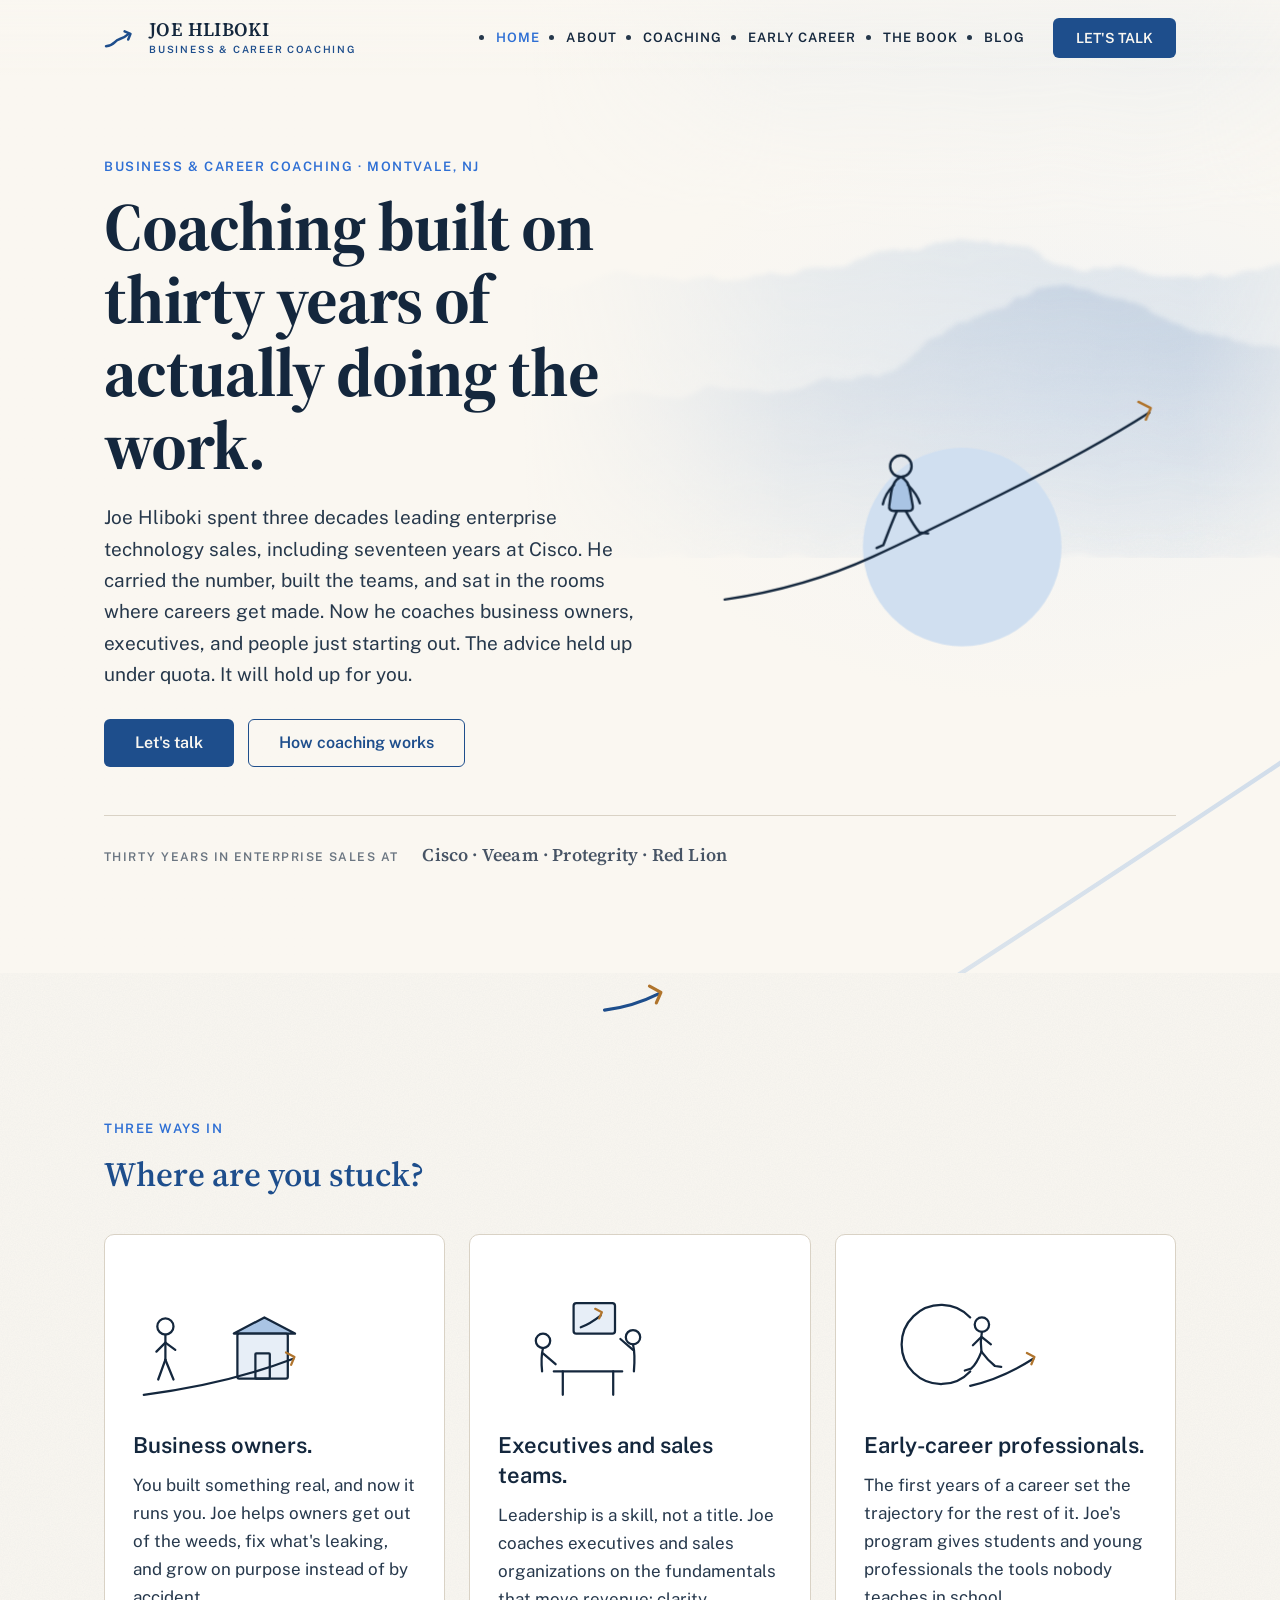
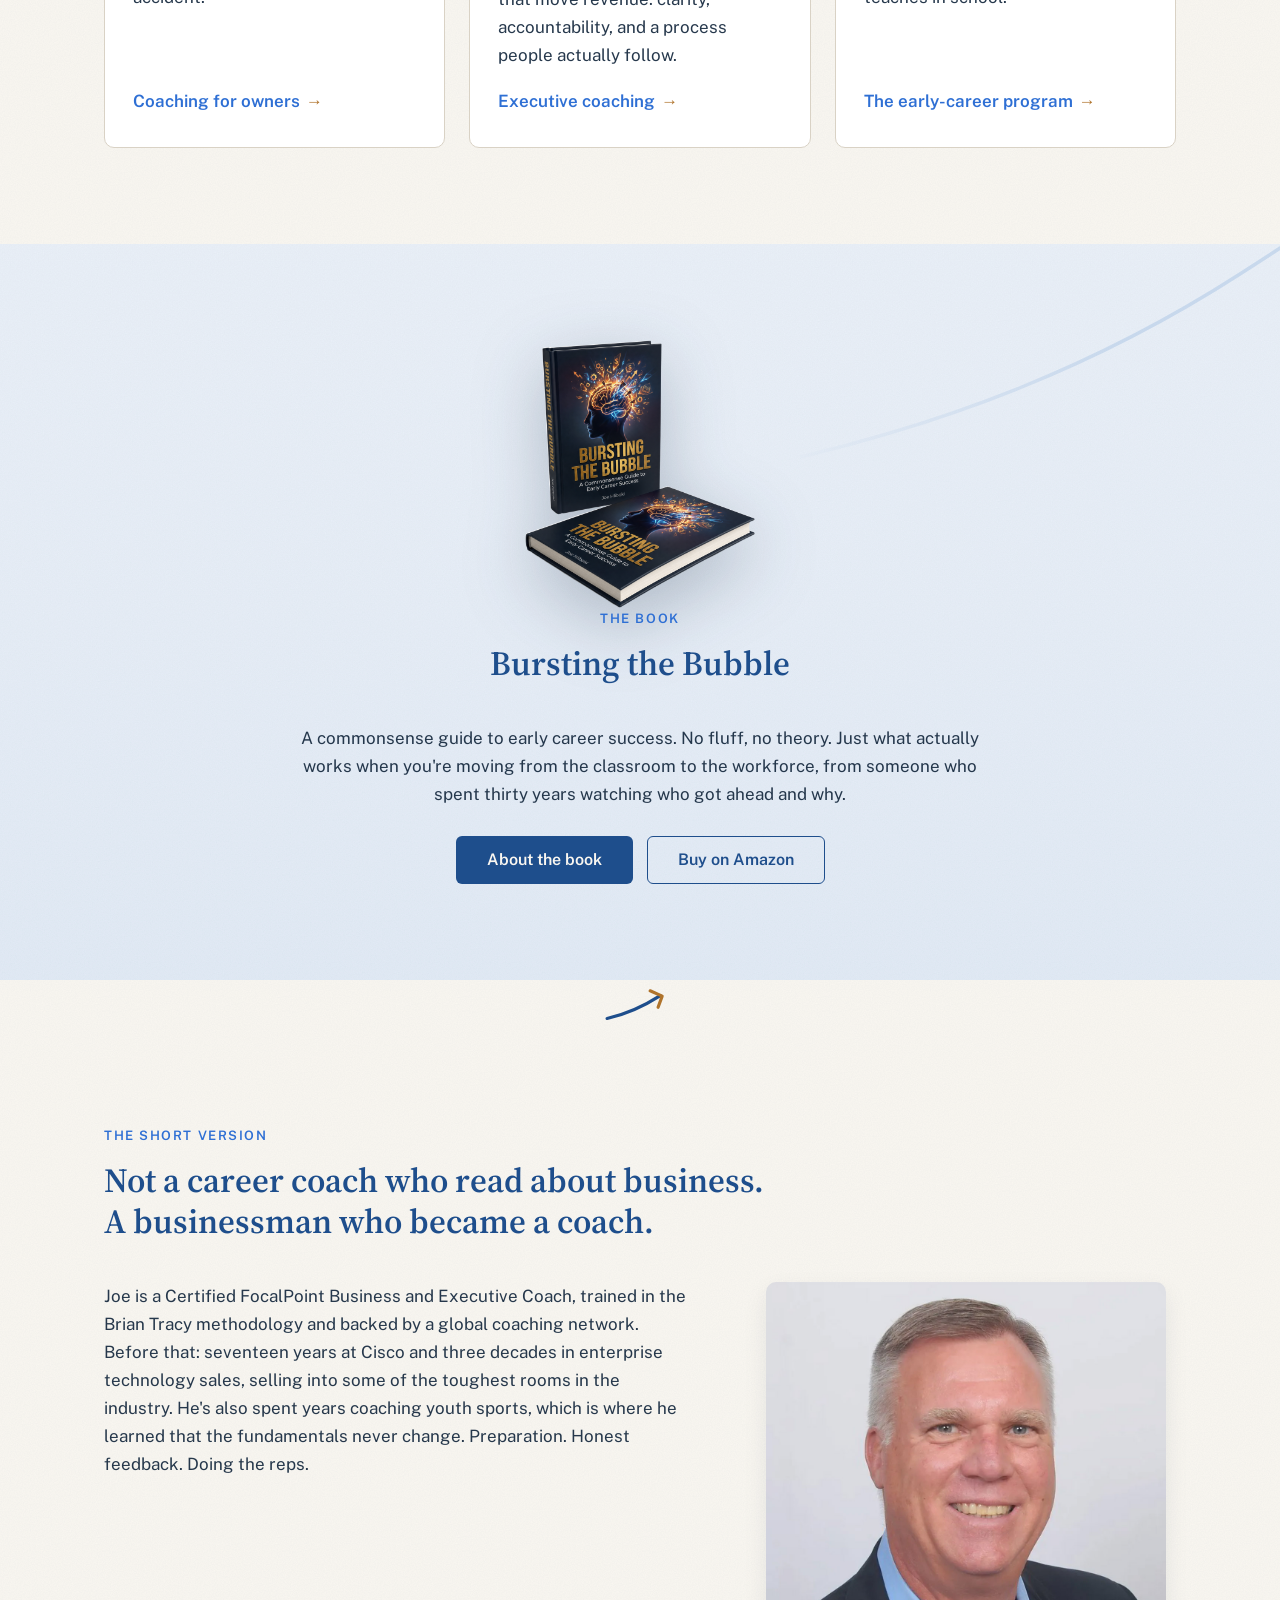
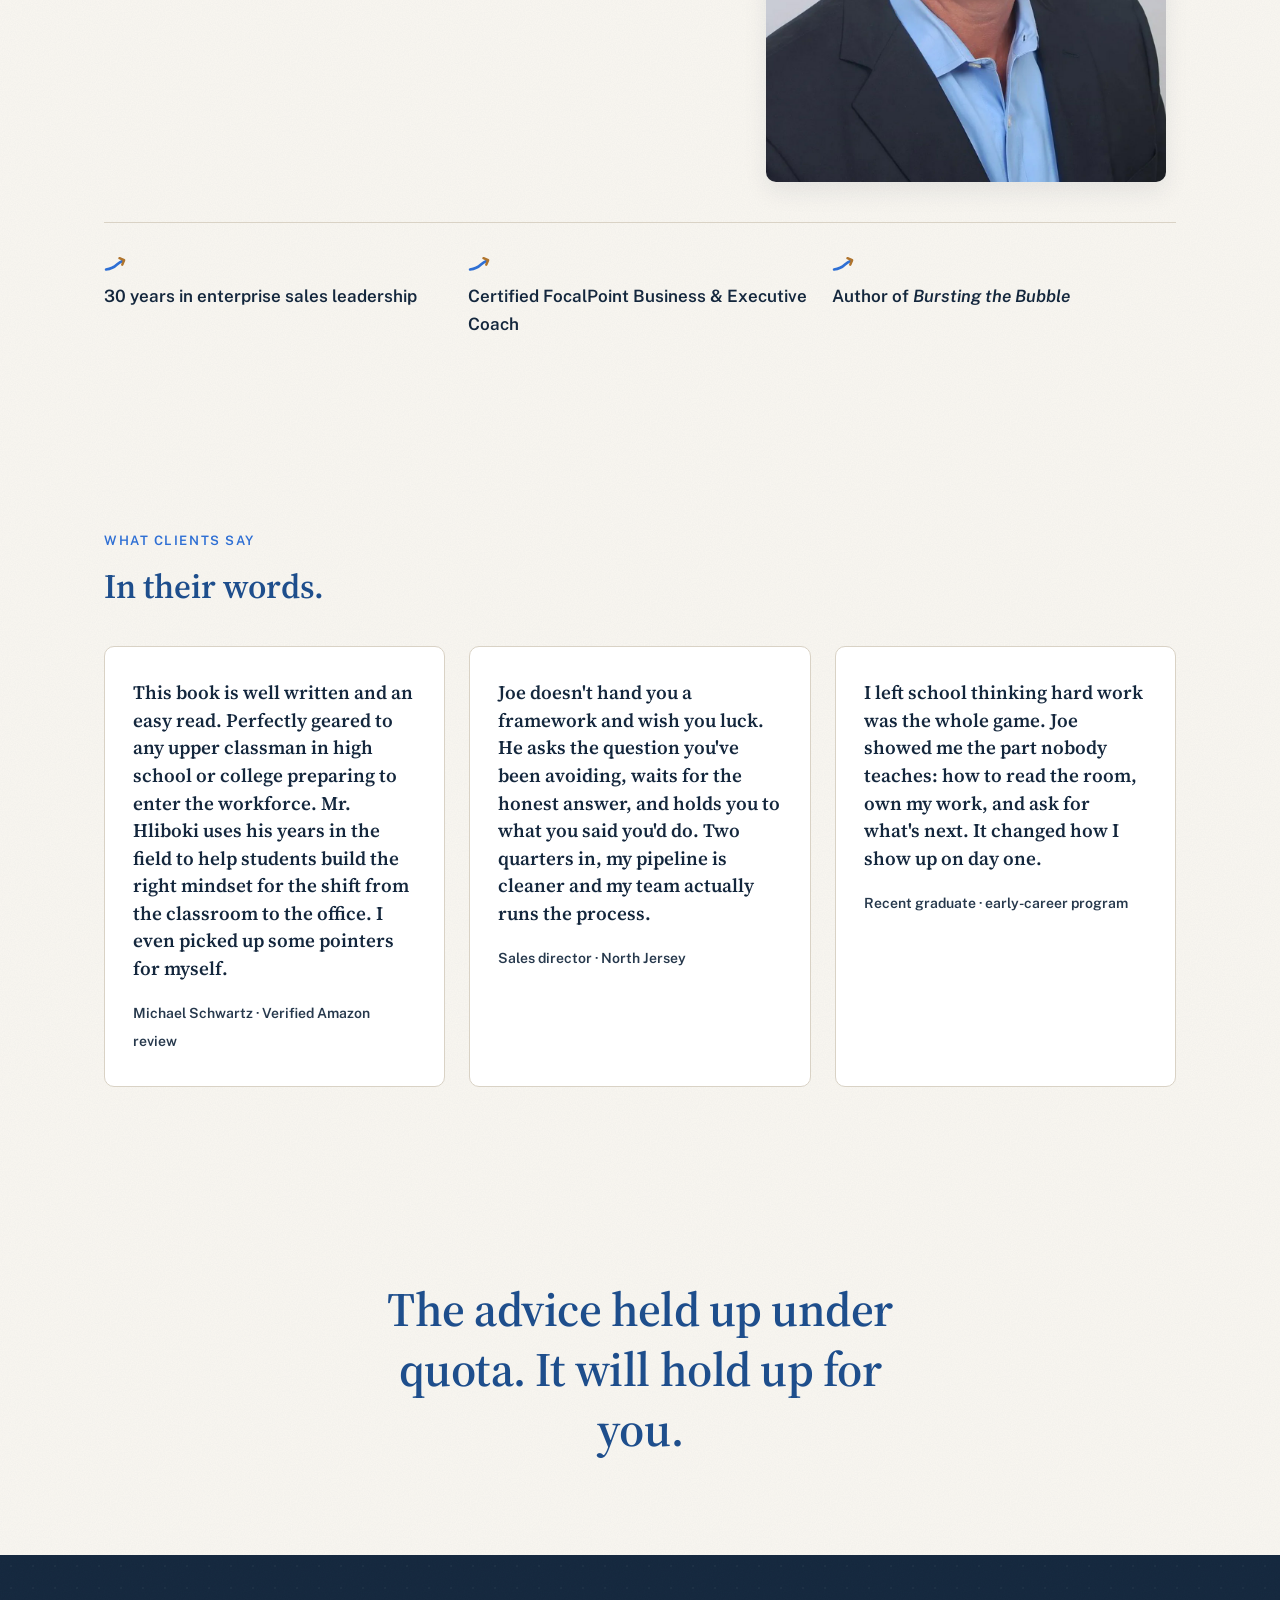
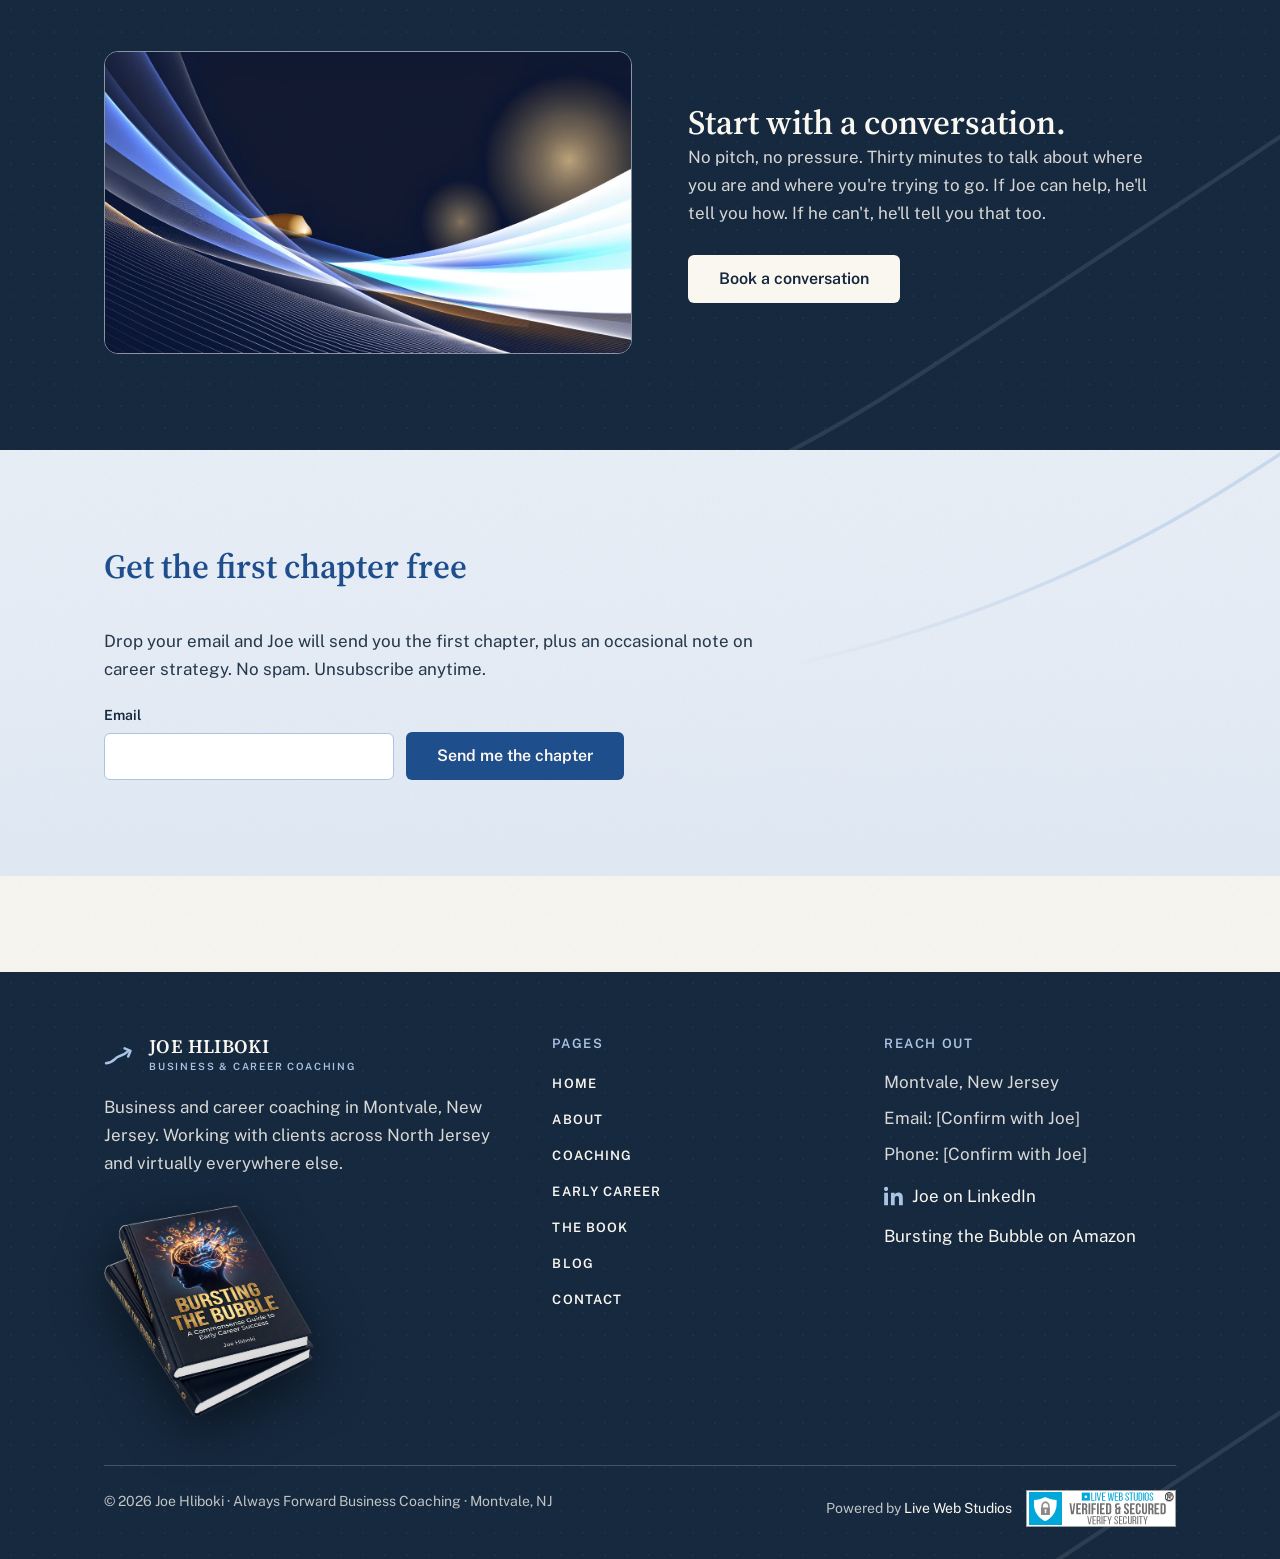
==== commit 7c4c7cc4: "Add hero video, illustration motion, and footer badge - Add wavy.mp4 as the home hero background vid" ====
--- a/index.html
+++ b/index.html
@@ -4,7 +4,7 @@
   <meta charset="UTF-8">
   <meta name="viewport" content="width=device-width, initial-scale=1">
   <title>Joe Hliboki | Business &amp; Career Coach in Montvale, NJ</title>
-  <meta name="description" content="Business and career coaching from a 30-year enterprise sales leader. Joe Hliboki works with business owners, executives, and early-career professionals across North Jersey and virtually.">
+  <meta name="description" content="Business and career coaching from a 30-year sales leader. Joe Hliboki coaches owners, executives, and early-career pros across North Jersey and virtually.">
   <!-- CANONICAL: confirm final domain with Joe, then update on every page before go-live -->
   <link rel="canonical" href="https://joehliboki.com">
 
@@ -22,6 +22,7 @@
   <link rel="preconnect" href="https://fonts.gstatic.com" crossorigin>
   <link href="https://fonts.googleapis.com/css2?family=Public+Sans:wght@400;600&family=Source+Serif+4:opsz,wght@8..60,600;8..60,700&display=swap" rel="stylesheet">
   <link rel="stylesheet" href="css/style.css">
+  <link rel="stylesheet" href="css/design-enrichment.css">
 
   <!-- CONFIRM WITH JOE: business email, phone, street address, and LinkedIn URL for schema -->
   <script type="application/ld+json">
@@ -76,7 +77,7 @@
     gtag('config', 'GA4_PLACEHOLDER');
   </script>
 </head>
-<body>
+<body class="home">
   <a class="skip-link" href="#main">Skip to content</a>
 
   <header class="site-header">
@@ -110,6 +111,10 @@
 
     <!-- Hero -->
     <section class="hero">
+      <video class="hero-video" autoplay muted loop playsinline aria-hidden="true" tabindex="-1">
+        <source src="video/wavy.mp4" type="video/mp4">
+      </video>
+      <div class="hero-veil" aria-hidden="true"></div>
       <div class="container hero-grid">
         <div class="hero-copy">
           <span class="eyebrow">Business &amp; Career Coaching &middot; Montvale, NJ</span>
@@ -122,16 +127,20 @@
         </div>
         <div class="hero-illo">
           <svg class="illo" viewBox="0 0 480 360" role="img" aria-label="A figure strides up a rising path toward an arrowhead, past a low sun on the horizon.">
-            <circle class="fw breathe" cx="260" cy="268" r="102"/>
-            <path class="ln af-line" pathLength="1" d="M16 322 C70 314 120 300 168 278 C210 259 248 240 300 214 C352 188 402 162 452 130"/>
-            <path class="ln af-arrow" d="M441 119l12.6 6.4-5 11.8"/>
-            <g>
-              <circle class="ln" cx="197" cy="185" r="11"/>
-              <path class="ln fs" d="M197 196 C191 199 188 205 187 212 L185 226 C184.5 229 186.5 231 189.5 231 L205 231 C208 231 209.7 229 209.2 226 L206.5 211 C205.6 204 202.5 198.6 197 196 Z"/>
-              <path class="ln" d="M190 204 C184 210 180 217 178.5 224"/>
-              <path class="ln" d="M204 204 C210 210 214.5 216 216.5 223"/>
-              <path class="ln" d="M202 231 C207 240 211 247 216 253l9 1"/>
-              <path class="ln" d="M193 231 C188 242 184 253 179 266l-7 3"/>
+            <g class="drift">
+              <circle class="fw breathe" cx="260" cy="268" r="102"/>
+              <g class="surf">
+                <path class="ln af-line" pathLength="1" d="M16 322 C70 314 120 300 168 278 C210 259 248 240 300 214 C352 188 402 162 452 130"/>
+                <path class="ln af-arrow" d="M441 119l12.6 6.4-5 11.8"/>
+                <g>
+                  <circle class="ln" cx="197" cy="185" r="11"/>
+                  <path class="ln fs" d="M197 196 C191 199 188 205 187 212 L185 226 C184.5 229 186.5 231 189.5 231 L205 231 C208 231 209.7 229 209.2 226 L206.5 211 C205.6 204 202.5 198.6 197 196 Z"/>
+                  <path class="ln" d="M190 204 C184 210 180 217 178.5 224"/>
+                  <path class="ln" d="M204 204 C210 210 214.5 216 216.5 223"/>
+                  <path class="ln" d="M202 231 C207 240 211 247 216 253l9 1"/>
+                  <path class="ln" d="M193 231 C188 242 184 253 179 266l-7 3"/>
+                </g>
+              </g>
             </g>
           </svg>
         </div>
@@ -219,14 +228,8 @@
     <!-- The book -->
     <section class="section band">
       <div class="container center">
-        <div class="cover-wrap reveal">
-          <!-- PLACEHOLDER: real book cover image goes here. Spec in NEEDS-ASSETS.md -->
-          <div class="img-placeholder ph-cover ph-cover-small">Image placeholder<br>Book cover<br>see NEEDS&#8209;ASSETS.md</div>
-          <svg class="illo burst" viewBox="0 0 52 52" aria-hidden="true" focusable="false">
-            <path class="ln" d="M14 38 L30 22"/>
-            <path class="ln" d="M22 46 L40 41"/>
-            <path class="ln" d="M8 28 L12 10"/>
-          </svg>
+        <div class="reveal">
+          <img class="book-shot book-shot-sm" src="images/book-standing.png" alt="Bursting the Bubble by Joe Hliboki, hardcover" width="760" height="884" loading="lazy">
         </div>
         <div class="section-head reveal">
           <span class="eyebrow">The Book</span>
@@ -261,8 +264,7 @@
             <p>Joe is a Certified FocalPoint Business and Executive Coach, trained in the Brian Tracy methodology and backed by a global coaching network. Before that: seventeen years at Cisco and three decades in enterprise technology sales, selling into some of the toughest rooms in the industry. He's also spent years coaching youth sports, which is where he learned that the fundamentals never change. Preparation. Honest feedback. Doing the reps.</p>
           </div>
           <aside class="split-aside reveal">
-            <!-- PLACEHOLDER: portrait of Joe goes here. Spec in NEEDS-ASSETS.md -->
-            <div class="img-placeholder ph-portrait">Photo placeholder<br>Joe Hliboki &mdash; portrait<br>see NEEDS&#8209;ASSETS.md</div>
+            <img class="portrait" src="images/joe-portrait.jpg" alt="Joe Hliboki, business and career coach" width="400" height="500" loading="lazy">
           </aside>
         </div>
         <div class="stat-row">
@@ -298,19 +300,21 @@
           <span class="eyebrow">What Clients Say</span>
           <h2>In their words.</h2>
         </div>
-        <!-- CONFIRM WITH JOE: collect 3 testimonials -->
         <div class="grid-3">
+          <!-- REAL: verified Amazon review of Bursting the Bubble (Michael Schwartz, Apr 2026), lightly condensed for length -->
           <article class="testimonial reveal">
-            <blockquote>[Client testimonial. Confirm with Joe.]</blockquote>
-            <cite>[Name, Title, Company]</cite>
-          </article>
+            <blockquote>This book is well written and an easy read. Perfectly geared to any upper classman in high school or college preparing to enter the workforce. Mr. Hliboki uses his years in the field to help students build the right mindset for the shift from the classroom to the office. I even picked up some pointers for myself.</blockquote>
+            <cite>Michael Schwartz &middot; Verified Amazon review</cite>
+          </article>
+          <!-- SAMPLE testimonial — replace with a real client quote before launch. Generic attribution kept on purpose. -->
           <article class="testimonial reveal">
-            <blockquote>[Client testimonial. Confirm with Joe.]</blockquote>
-            <cite>[Name, Title, Company]</cite>
-          </article>
+            <blockquote>Joe doesn't hand you a framework and wish you luck. He asks the question you've been avoiding, waits for the honest answer, and holds you to what you said you'd do. Two quarters in, my pipeline is cleaner and my team actually runs the process.</blockquote>
+            <cite>Sales director &middot; North Jersey</cite>
+          </article>
+          <!-- SAMPLE testimonial — replace with a real client quote before launch. Generic attribution kept on purpose. -->
           <article class="testimonial reveal">
-            <blockquote>[Client testimonial. Confirm with Joe.]</blockquote>
-            <cite>[Name, Title, Company]</cite>
+            <blockquote>I left school thinking hard work was the whole game. Joe showed me the part nobody teaches: how to read the room, own my work, and ask for what's next. It changed how I show up on day one.</blockquote>
+            <cite>Recent graduate &middot; early-career program</cite>
           </article>
         </div>
       </div>
@@ -324,14 +328,21 @@
     </section>
 
     <!-- Final CTA -->
-    <section class="section band-ink cta-band">
-      <div class="container">
-        <h2 class="reveal">Start with a conversation.</h2>
-        <div class="prose reveal">
-          <p>No pitch, no pressure. Thirty minutes to talk about where you are and where you're trying to go. If Joe can help, he'll tell you how. If he can't, he'll tell you that too.</p>
-        </div>
-        <div class="btn-row reveal">
-          <a class="btn btn-solid" href="contact.html">Book a conversation</a>
+    <section class="section band-ink">
+      <div class="container">
+        <div class="growth-split">
+          <div class="growth-media reveal">
+            <img class="growth-img" src="images/growth-index.jpg" alt="" aria-hidden="true" width="1280" height="731" loading="lazy">
+          </div>
+          <div class="growth-body">
+            <h2 class="reveal">Start with a conversation.</h2>
+            <div class="prose reveal">
+              <p>No pitch, no pressure. Thirty minutes to talk about where you are and where you're trying to go. If Joe can help, he'll tell you how. If he can't, he'll tell you that too.</p>
+            </div>
+            <div class="btn-row reveal">
+              <a class="btn btn-solid" href="contact.html">Book a conversation</a>
+            </div>
+          </div>
         </div>
       </div>
     </section>
@@ -375,6 +386,7 @@
             </span>
           </a>
           <p class="footer-desc">Business and career coaching in Montvale, New Jersey. Working with clients across North Jersey and virtually everywhere else.</p>
+          <img class="footer-book" src="images/book-flat.png" alt="Bursting the Bubble by Joe Hliboki" width="520" height="525" loading="lazy">
         </div>
         <nav aria-label="Footer">
           <h2 class="footer-head">Pages</h2>
@@ -408,7 +420,10 @@
       </div>
       <div class="footer-bottom">
         <p>&copy; 2026 Joe Hliboki &middot; Always Forward Business Coaching &middot; Montvale, NJ</p>
-        <p>Powered by <a href="https://livewebstudios.com" target="_blank" rel="noopener">Live Web Studios</a></p>
+        <div class="footer-made">
+          <p>Powered by <a href="https://livewebstudios.com" target="_blank" rel="noopener">Live Web Studios</a></p>
+          <span class="footer-badge"><img src="images/verifiedsecured.png" alt="Verified &amp; Secured" width="150" height="37"></span>
+        </div>
       </div>
     </div>
   </footer>
--- a/css/style.css
+++ b/css/style.css
@@ -454,6 +454,54 @@
   position: relative;
 }
 
+/* ----- Home: header floats over the hero video, then a solid
+   sticky bar fades in once scrolling starts ----- */
+.home .site-header {
+  position: fixed;
+  left: 0;
+  right: 0;
+  background: transparent;
+  border-bottom-color: transparent;
+}
+
+/* Soft top scrim so the logo + nav stay legible over the movie */
+.home .site-header::before {
+  content: "";
+  position: absolute;
+  inset: 0;
+  z-index: 1;
+  pointer-events: none;
+  background: linear-gradient(
+    180deg,
+    color-mix(in srgb, var(--cream) 64%, transparent) 0%,
+    color-mix(in srgb, var(--cream) 26%, transparent) 55%,
+    transparent 100%
+  );
+}
+
+/* Solid header that appears on scroll */
+.home .site-header::after {
+  content: "";
+  position: absolute;
+  inset: 0;
+  z-index: 1;
+  pointer-events: none;
+  background: var(--cream);
+  border-bottom: 1px solid var(--line);
+  box-shadow: 0 6px 20px color-mix(in srgb, var(--ink) 7%, transparent);
+  opacity: 0;
+  transition: opacity 0.35s ease;
+}
+
+.home.scrolled .site-header::after {
+  opacity: 1;
+}
+
+/* Keep logo + nav above both header layers */
+.home .header-inner {
+  z-index: 2;
+}
+
 .logo-link {
   display: flex;
   align-items: center;
@@ -517,12 +565,15 @@
   cursor: pointer;
 }
 
+/* Absolute offsets resolve against .header-inner's padding box,
+   which already sits at the viewport edge on mobile, so 0/0 spans
+   full width and the panel's own padding insets the links. */
 .site-nav {
   display: none;
   position: absolute;
   top: 100%;
-  left: -24px;
-  right: -24px;
+  left: 0;
+  right: 0;
   background: var(--cream);
   border-bottom: 1px solid var(--line);
   padding: 12px 24px 24px;
@@ -595,7 +646,43 @@
 
 /* ---------- Hero ---------- */
 .hero {
-  padding: 56px 0 64px;
+  position: relative;
+  overflow: hidden;
+  padding: 116px 0 64px;
+  background: var(--cream);
+}
+
+.hero-video {
+  position: absolute;
+  inset: 0;
+  width: 100%;
+  height: 100%;
+  object-fit: cover;
+  object-position: center right;
+  z-index: 0;
+  pointer-events: none;
+}
+
+/* Cream veil: solid enough on the left to keep copy crisp,
+   fading to clear on the right so the wavy line-work reads. */
+.hero-veil {
+  position: absolute;
+  inset: 0;
+  z-index: 1;
+  pointer-events: none;
+  background:
+    linear-gradient(
+      90deg,
+      color-mix(in srgb, var(--cream) 90%, transparent) 0%,
+      color-mix(in srgb, var(--cream) 78%, transparent) 34%,
+      color-mix(in srgb, var(--cream) 30%, transparent) 66%,
+      transparent 100%
+    );
+}
+
+.hero .container {
+  position: relative;
+  z-index: 2;
 }
 
 .hero-grid {
@@ -604,9 +691,13 @@
   align-items: center;
 }
 
+.hero-copy {
+  max-width: 620px;
+}
+
 .hero-illo {
   order: -1;
-  max-width: 480px;
+  max-width: 420px;
   margin: 0 auto;
   width: 100%;
 }
@@ -617,17 +708,28 @@
 
 @media (min-width: 900px) {
   .hero {
-    padding: 88px 0 96px;
+    padding: 156px 0 104px;
   }
 
   .hero-grid {
-    grid-template-columns: 1.15fr 0.85fr;
+    grid-template-columns: 1.1fr 0.9fr;
     gap: 56px;
+  }
+
+  .hero-copy {
+    max-width: 640px;
   }
 
   .hero-illo {
     order: 0;
     margin: 0;
+    max-width: 480px;
+  }
+}
+
+@media (prefers-reduced-motion: reduce) {
+  .hero-video {
+    display: none;
   }
 }
 
@@ -647,6 +749,16 @@
 
 .illo .fw {
   fill: var(--blue-wash);
+}
+
+/* Hero moon reads as a clear light blue, not near-white */
+.hero-illo .illo .fw {
+  fill: color-mix(in srgb, var(--sky) 55%, var(--paper));
+}
+
+/* Let the climber float above the illustration bounds without clipping */
+.hero-illo .illo {
+  overflow: visible;
 }
 
 .illo .fs {
@@ -1047,6 +1159,31 @@
   color: color-mix(in srgb, var(--cream) 75%, transparent);
 }
 
+/* Footer bottom text is light on the dark bar (override base p color) */
+.footer-bottom p {
+  color: inherit;
+}
+
+.footer-made {
+  display: flex;
+  align-items: center;
+  gap: 14px;
+  flex-wrap: wrap;
+}
+
+/* Verified & Secured badge: exact intrinsic size, stays crisp at 1x/2x */
+.footer-badge {
+  display: inline-flex;
+  line-height: 0;
+  flex-shrink: 0;
+}
+
+.footer-badge img {
+  width: 150px;
+  height: 37px;
+  max-width: none;
+}
+
 /* ============================================================
    MOTION - everything moves forward.
    All motion lives inside this media query. With reduced
@@ -1238,6 +1375,23 @@
   .breathe {
     animation: breathe 9s ease-in-out infinite alternate;
   }
+
+  /* --- The whole scene (man, line, arrow, moon) floats gently
+     up and down together. Home page only. --- */
+  @keyframes drift {
+    0%,
+    100% {
+      transform: translateY(0);
+    }
+    50% {
+      transform: translateY(-48px);
+    }
+  }
+
+  .drift {
+    animation: drift 8s ease-in-out infinite;
+    will-change: transform;
+  }
 }
 
 /* ---------- Desktop type scale ---------- */
--- a/css/design-enrichment.css
+++ b/css/design-enrichment.css
@@ -0,0 +1,295 @@
+/* ============================================================
+   JOE HLIBOKI - Design Enrichment layer
+   Loaded AFTER style.css. Texture, background motifs, and
+   scale refinements only. No structural or copy changes.
+
+   The system: ONE motif (the ascent line with a brass
+   arrowhead, same language as the inline illustrations)
+   reused at different scales, plus two honest print-shop
+   textures (paper grain, halftone whisper). Everything is
+   an inline SVG/gradient data-URI: zero extra requests,
+   a few KB total, version-controls cleanly.
+
+   TUNING GUIDE FOR JON:
+   - Motif visibility: edit stroke-opacity inside the two
+     data-URIs below (--motif-sky, --motif-cream).
+   - Grain intensity: last row of the feColorMatrix in
+     --grain ("0.05" = 5% max alpha). 0 kills it.
+   - Halftone dots: the rgba alpha in .band-ink /
+     .site-footer background layers (0.05).
+   - Motif size/position per section: background-size /
+     background-position in each block below.
+   Built by Live Web Studios - livewebstudios.com
+   ============================================================ */
+
+/* ---------- Enrichment tokens ---------- */
+:root {
+  /* Paper grain: ink-toned fractal noise, max 5% alpha */
+  --grain: url("data:image/svg+xml,%3Csvg xmlns='http://www.w3.org/2000/svg' width='180' height='180'%3E%3Cfilter id='g'%3E%3CfeTurbulence type='fractalNoise' baseFrequency='0.85' numOctaves='2' stitchTiles='stitch'/%3E%3CfeColorMatrix type='matrix' values='0 0 0 0 0.078 0 0 0 0 0.153 0 0 0 0 0.239 0 0 0 0.05 0'/%3E%3C/filter%3E%3Crect width='180' height='180' filter='url(%23g)'/%3E%3C/svg%3E");
+
+  /* Ascent motif, sky stroke + brass arrowhead.
+     For cream and blue-wash surfaces. The line's tail fades
+     in via gradient so cropped edges read as a pen touching
+     down, never a hard cut. */
+  --motif-sky: url("data:image/svg+xml,%3Csvg xmlns='http://www.w3.org/2000/svg' viewBox='0 0 900 620'%3E%3Cdefs%3E%3ClinearGradient id='f' gradientUnits='userSpaceOnUse' x1='-30' y1='0' x2='852' y2='0'%3E%3Cstop offset='0' stop-color='%23A9C4E4' stop-opacity='0'/%3E%3Cstop offset='0.4' stop-color='%23A9C4E4' stop-opacity='0.5'/%3E%3Cstop offset='1' stop-color='%23A9C4E4' stop-opacity='0.5'/%3E%3C/linearGradient%3E%3C/defs%3E%3Cg fill='none' stroke-width='3.5' stroke-linecap='round' stroke-linejoin='round'%3E%3Cpath stroke='url(%23f)' d='M-30 600C150 560 300 500 440 410 580 320 700 240 852 138'/%3E%3Cpath stroke='%23B0742C' stroke-opacity='0.4' d='M815 101l43 22-17 40'/%3E%3C/g%3E%3C/svg%3E");
+
+  /* Ascent motif, cream stroke + brass arrowhead.
+     For the dark ink bands and footer. */
+  --motif-cream: url("data:image/svg+xml,%3Csvg xmlns='http://www.w3.org/2000/svg' viewBox='0 0 900 620'%3E%3Cdefs%3E%3ClinearGradient id='f' gradientUnits='userSpaceOnUse' x1='-30' y1='0' x2='852' y2='0'%3E%3Cstop offset='0' stop-color='%23FAF7F1' stop-opacity='0'/%3E%3Cstop offset='0.4' stop-color='%23FAF7F1' stop-opacity='0.1'/%3E%3Cstop offset='1' stop-color='%23FAF7F1' stop-opacity='0.1'/%3E%3C/linearGradient%3E%3C/defs%3E%3Cg fill='none' stroke-width='3.5' stroke-linecap='round' stroke-linejoin='round'%3E%3Cpath stroke='url(%23f)' d='M-30 600C150 560 300 500 440 410 580 320 700 240 852 138'/%3E%3Cpath stroke='%23B0742C' stroke-opacity='0.5' d='M815 101l43 22-17 40'/%3E%3C/g%3E%3C/svg%3E");
+}
+
+/* ---------- 1. The paper feels like paper ---------- */
+/* Grain rides on the body cream; sections with their own
+   background add it back in their own stack below. */
+body {
+  background-image: var(--grain);
+}
+
+/* ---------- 2. Hero: watercolor horizon + line echo ---------- */
+/* Three stacked layers, back to front:
+   1) ascent line motif, echoing the illustration's own path
+   2) watercolor sky + mountain, filling the open space above
+      and behind the figure (the summit it climbs toward)
+   3) radial wash grounding the illo side
+   The watercolor sits to the right so hero copy contrast on the
+   left is untouched. Tune position/size in the two media blocks. */
+.hero {
+  background-image:
+    var(--motif-sky),
+    url("../images/hero-watercolor.svg"),
+    radial-gradient(
+      ellipse 640px 420px at 82% 42%,
+      color-mix(in srgb, var(--blue-wash) 55%, transparent),
+      transparent 70%
+    );
+  background-repeat: no-repeat, no-repeat, no-repeat;
+  background-position: right -220px bottom -300px, right -40px top 10px, center;
+  background-size: 1150px auto, 660px auto, auto;
+}
+
+@media (min-width: 900px) {
+  .hero {
+    background-position: right -220px bottom -300px, right -20px top -78px, center;
+    background-size: 1150px auto, 780px auto, auto;
+  }
+}
+
+/* ---------- 3. Blue-wash bands: depth, not flatness ---------- */
+/* The motif peeks in from the band's top-right corner as a
+   quiet rising tail. Cropped so it never crosses the centered
+   content column or shows its arrowhead here. */
+.band {
+  background-image:
+    var(--motif-sky),
+    var(--grain),
+    linear-gradient(
+      180deg,
+      color-mix(in srgb, var(--blue-wash) 86%, white) 0%,
+      var(--blue-wash) 52%,
+      color-mix(in srgb, var(--blue-wash) 92%, var(--sky)) 100%
+    );
+  background-repeat: no-repeat, repeat, no-repeat;
+  background-position: right -420px top -380px, 0 0, center;
+  background-size: 900px auto, 180px 180px, cover;
+}
+
+/* ---------- 4. Ink bands + footer: pressed, not painted ---------- */
+/* Halftone whisper (like it came off a press) + one large
+   ascent line rising through the dark. The brass arrowhead
+   is the single warm moment per band. */
+.band-ink,
+.site-footer {
+  background-image:
+    var(--motif-cream),
+    radial-gradient(
+      circle,
+      rgba(250, 247, 241, 0.035) 1.1px,
+      transparent 1.6px
+    ),
+    var(--grain);
+  background-repeat: no-repeat, repeat, repeat;
+  background-position: right -160px bottom -180px, 0 0, 0 0;
+  background-size: 1050px auto, 22px 22px, 180px 180px;
+  background-color: var(--ink);
+}
+
+/* Footer: motif tucked lower so link columns stay quiet */
+.site-footer {
+  background-position: right -200px bottom -320px, 0 0, 0 0;
+}
+
+/* ---------- 5. Quote band ---------- */
+/* Deliberately clean: the oversized serif quote IS the
+   design moment. Scale bump lives in section 7. A motif here
+   read as a stray mark beside the type, so it was cut. */
+
+/* ---------- 6. Cards ---------- */
+/* Left untouched on purpose. The spot illustrations and brass
+   link arrows already carry the cards; a corner watermark at
+   card scale rendered as sub-pixel noise. Restraint won. */
+
+/* ---------- 6a. Centered sections center their buttons ---------- */
+/* The book band uses .center (text-align) but its flex .btn-row
+   wasn't centered. This aligns the CTA pair under the copy. */
+.center .btn-row {
+  justify-content: center;
+}
+
+/* ---------- 6c. About-page pull-quote inside prose ---------- */
+/* Breaks the bio wall of text. Sits in the narrow prose column,
+   so a touch smaller than a full band pull-quote, with air above
+   and below and a brand hairline lead-in. */
+.prose .pull-quote {
+  margin: 0.7em 0 0.9em;
+  padding-left: 20px;
+  border-left: 3px solid var(--sky);
+  font-size: 24px;
+  line-height: 1.3;
+}
+
+@media (min-width: 900px) {
+  .prose .pull-quote {
+    font-size: 27px;
+  }
+}
+
+/* ---------- 6d. Book product shots (Higgsfield cutouts) ---------- */
+/* Transparent-background book renders. Drop-shadow lifts them off
+   whatever band they sit on. Sized by width; height stays natural. */
+.book-shot {
+  width: 100%;
+  max-width: 340px;
+  height: auto;
+  margin: 0 auto;
+  filter: drop-shadow(0 20px 34px color-mix(in srgb, var(--ink) 26%, transparent));
+}
+
+.book-shot-sm {
+  max-width: 230px;
+}
+
+/* Flat book at the foot of the footer's left column. Extra shadow
+   because the dark cover would otherwise melt into the navy footer. */
+.footer-book {
+  display: block;
+  width: 210px;
+  max-width: 70%;
+  height: auto;
+  margin: 28px 0 0;
+  filter: drop-shadow(0 14px 26px rgba(0, 0, 0, 0.55));
+}
+
+/* ---------- 6b. Portrait of Joe ---------- */
+/* Fills the 4:5 frame the placeholder reserved. object-fit: cover
+   crops any delivered ratio cleanly; the soft shadow lifts it off
+   the cream the same way the cards sit above the page. */
+.portrait {
+  width: 100%;
+  max-width: 400px;
+  aspect-ratio: 4 / 5;
+  object-fit: cover;
+  border-radius: 10px;
+  margin: 0 auto;
+  box-shadow: var(--shadow-soft);
+}
+
+/* About story: pull the portrait to the top of the column, lined up
+   with the "I graduated..." paragraph rather than vertically centered. */
+@media (min-width: 900px) {
+  .split-aside.portrait-aside {
+    align-self: start;
+    margin-top: 2.5rem;
+  }
+}
+
+/* ---------- 6e. Growth image in dark bands (Higgsfield) ---------- */
+/* Two-column band: abstract upward-motion render on the LEFT, the
+   section's copy on the RIGHT. Stacks on mobile (image first).
+   Rounded corners + hairline grey border per spec. One per page,
+   each a distinct generation. */
+.band-ink .growth-split {
+  display: grid;
+  gap: 32px;
+  align-items: center;
+}
+
+@media (min-width: 900px) {
+  .band-ink .growth-split {
+    grid-template-columns: minmax(0, 1.04fr) minmax(0, 0.96fr);
+    gap: 56px;
+  }
+}
+
+.growth-img {
+  display: block;
+  width: 100%;
+  height: auto;
+  border-radius: 14px;
+  border: 1px solid #8a94a3;
+}
+
+/* Copy stays left-aligned even on the former centered CTA bands */
+.growth-body {
+  text-align: left;
+}
+
+.growth-body .section-head {
+  margin-bottom: 20px;
+}
+
+.growth-body .btn-row {
+  justify-content: flex-start;
+}
+
+/* ---------- 7. Scale refinements (foreground confidence) ---------- */
+/* The illustrations and editorial moments were reading
+   timid relative to the whitespace around them. */
+.illo-small {
+  max-width: 280px;
+}
+
+.divider svg {
+  width: 76px;
+  height: 33px;
+}
+
+@media (min-width: 900px) {
+  .hero-grid {
+    grid-template-columns: 1.08fr 0.92fr;
+  }
+
+  .hero-illo {
+    max-width: 560px;
+  }
+
+  .quote-band .pull-quote {
+    font-size: 48px;
+    max-width: 22ch;
+  }
+}
+
+/* ---------- 8. Mobile: quieter, lighter ---------- */
+/* Smaller motifs so the line work stays an accent, not a fence. */
+@media (max-width: 899px) {
+  /* Three layers (motif, watercolor, radial) — order matches the
+     base rule. The watercolor sits high behind the centered figure
+     and fades out well above the stacked body copy. */
+  .hero {
+    background-size: 720px auto, 470px auto, auto;
+    background-position:
+      right -180px bottom -140px,
+      center top -46px,
+      center;
+  }
+
+  .band {
+    background-size: 620px auto, 180px 180px, cover;
+    background-position: right -320px top -280px, 0 0, center;
+  }
+
+  .band-ink,
+  .site-footer {
+    background-size: 700px auto, 22px 22px, 180px 180px;
+    background-position: right -200px bottom -160px, 0 0, 0 0;
+  }
+}
